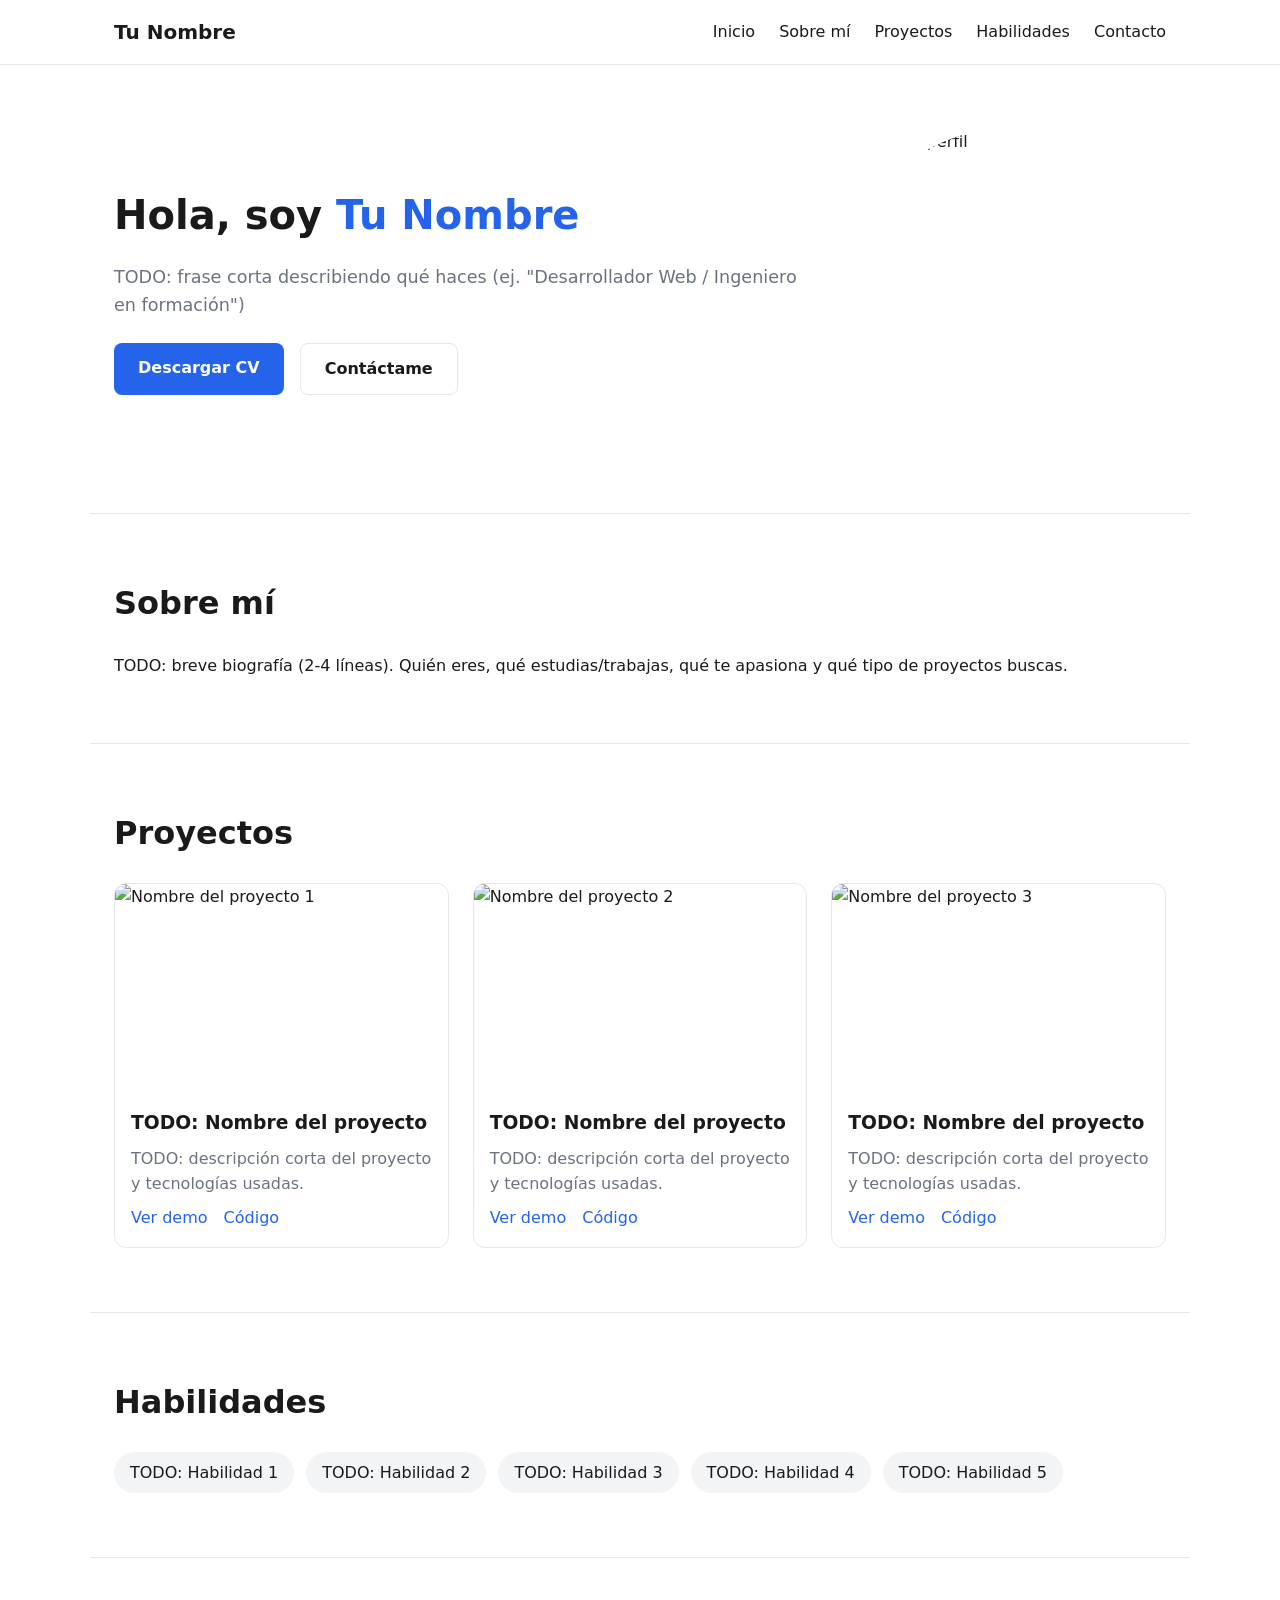
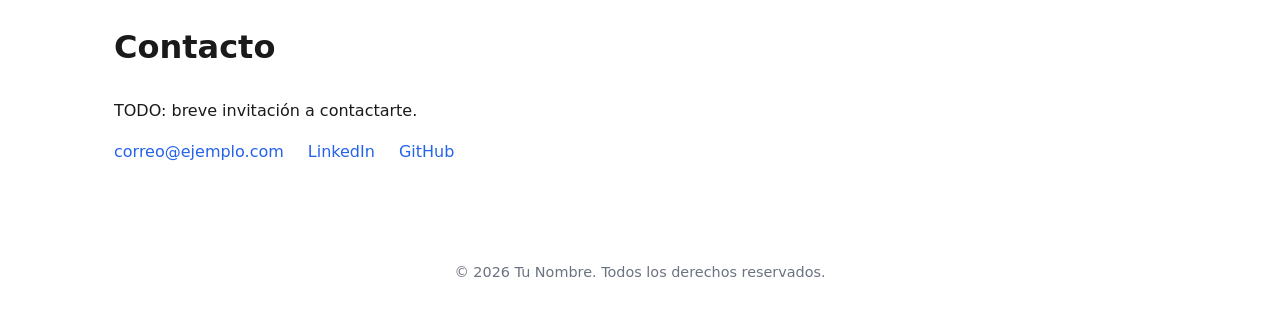
==== index.html @ c0e2e71c "Scaffold portfolio site structure with placeholder content Base HTML/CSS/JS layout (hero, sobre mi, " ====
<!DOCTYPE html>
<html lang="es">
<head>
  <meta charset="UTF-8" />
  <meta name="viewport" content="width=device-width, initial-scale=1.0" />
  <title>Tu Nombre — Portafolio</title>
  <meta name="description" content="Portafolio de Tu Nombre: proyectos, habilidades y contacto." />
  <link rel="icon" href="assets/img/favicon.png" />
  <link rel="stylesheet" href="css/styles.css" />
</head>
<body>

  <header class="site-header">
    <nav class="nav container">
      <a href="#inicio" class="logo">Tu Nombre</a>
      <button class="nav-toggle" aria-label="Abrir menú" aria-expanded="false">☰</button>
      <ul class="nav-links">
        <li><a href="#inicio">Inicio</a></li>
        <li><a href="#sobre-mi">Sobre mí</a></li>
        <li><a href="#proyectos">Proyectos</a></li>
        <li><a href="#habilidades">Habilidades</a></li>
        <li><a href="#contacto">Contacto</a></li>
      </ul>
    </nav>
  </header>

  <main>
    <!-- HERO -->
    <section id="inicio" class="hero container">
      <div class="hero-text">
        <h1>Hola, soy <span class="highlight">Tu Nombre</span></h1>
        <p class="subtitle">TODO: frase corta describiendo qué haces (ej. "Desarrollador Web / Ingeniero en formación")</p>
        <div class="hero-actions">
          <a href="assets/docs/cv.pdf" class="btn btn-primary" download>Descargar CV</a>
          <a href="#contacto" class="btn btn-secondary">Contáctame</a>
        </div>
      </div>
      <div class="hero-image">
        <img src="assets/img/perfil-placeholder.png" alt="Foto de perfil" />
      </div>
    </section>

    <!-- SOBRE MI -->
    <section id="sobre-mi" class="section container">
      <h2>Sobre mí</h2>
      <p>
        TODO: breve biografía (2-4 líneas). Quién eres, qué estudias/trabajas,
        qué te apasiona y qué tipo de proyectos buscas.
      </p>
    </section>

    <!-- PROYECTOS -->
    <section id="proyectos" class="section container">
      <h2>Proyectos</h2>
      <div class="projects-grid">
        <article class="project-card">
          <img src="assets/img/proyecto-placeholder.png" alt="Nombre del proyecto 1" />
          <h3>TODO: Nombre del proyecto</h3>
          <p>TODO: descripción corta del proyecto y tecnologías usadas.</p>
          <div class="project-links">
            <a href="#" target="_blank" rel="noopener">Ver demo</a>
            <a href="#" target="_blank" rel="noopener">Código</a>
          </div>
        </article>

        <article class="project-card">
          <img src="assets/img/proyecto-placeholder.png" alt="Nombre del proyecto 2" />
          <h3>TODO: Nombre del proyecto</h3>
          <p>TODO: descripción corta del proyecto y tecnologías usadas.</p>
          <div class="project-links">
            <a href="#" target="_blank" rel="noopener">Ver demo</a>
            <a href="#" target="_blank" rel="noopener">Código</a>
          </div>
        </article>

        <article class="project-card">
          <img src="assets/img/proyecto-placeholder.png" alt="Nombre del proyecto 3" />
          <h3>TODO: Nombre del proyecto</h3>
          <p>TODO: descripción corta del proyecto y tecnologías usadas.</p>
          <div class="project-links">
            <a href="#" target="_blank" rel="noopener">Ver demo</a>
            <a href="#" target="_blank" rel="noopener">Código</a>
          </div>
        </article>
      </div>
    </section>

    <!-- HABILIDADES -->
    <section id="habilidades" class="section container">
      <h2>Habilidades</h2>
      <ul class="skills-list">
        <li>TODO: Habilidad 1</li>
        <li>TODO: Habilidad 2</li>
        <li>TODO: Habilidad 3</li>
        <li>TODO: Habilidad 4</li>
        <li>TODO: Habilidad 5</li>
      </ul>
    </section>

    <!-- CONTACTO -->
    <section id="contacto" class="section container">
      <h2>Contacto</h2>
      <p>TODO: breve invitación a contactarte.</p>
      <ul class="contact-links">
        <li><a href="mailto:correo@ejemplo.com">correo@ejemplo.com</a></li>
        <li><a href="https://www.linkedin.com/in/usuario" target="_blank" rel="noopener">LinkedIn</a></li>
        <li><a href="https://github.com/usuario" target="_blank" rel="noopener">GitHub</a></li>
      </ul>
    </section>
  </main>

  <footer class="site-footer container">
    <p>&copy; <span id="year"></span> Tu Nombre. Todos los derechos reservados.</p>
  </footer>

  <script src="js/main.js"></script>
</body>
</html>
---- css/styles.css ----
:root {
  --color-bg: #ffffff;
  --color-text: #1a1a1a;
  --color-primary: #2563eb;
  --color-primary-dark: #1d4ed8;
  --color-muted: #6b7280;
  --color-border: #e5e7eb;
  --max-width: 1100px;
}

* {
  box-sizing: border-box;
  margin: 0;
  padding: 0;
}

body {
  font-family: system-ui, -apple-system, "Segoe UI", Roboto, sans-serif;
  color: var(--color-text);
  background: var(--color-bg);
  line-height: 1.6;
}

.container {
  max-width: var(--max-width);
  margin: 0 auto;
  padding: 0 1.5rem;
}

a {
  color: var(--color-primary);
  text-decoration: none;
}

img {
  max-width: 100%;
  display: block;
}

/* Header / Nav */
.site-header {
  position: sticky;
  top: 0;
  background: var(--color-bg);
  border-bottom: 1px solid var(--color-border);
  z-index: 10;
}

.nav {
  display: flex;
  align-items: center;
  justify-content: space-between;
  padding: 1rem 1.5rem;
}

.logo {
  font-weight: 700;
  font-size: 1.25rem;
  color: var(--color-text);
}

.nav-links {
  list-style: none;
  display: flex;
  gap: 1.5rem;
}

.nav-links a {
  color: var(--color-text);
  font-weight: 500;
}

.nav-links a:hover {
  color: var(--color-primary);
}

.nav-toggle {
  display: none;
  background: none;
  border: none;
  font-size: 1.5rem;
  cursor: pointer;
}

/* Hero */
.hero {
  display: flex;
  align-items: center;
  gap: 3rem;
  padding: 4rem 1.5rem;
  flex-wrap: wrap;
}

.hero-text {
  flex: 1;
  min-width: 280px;
}

.hero h1 {
  font-size: 2.5rem;
  margin-bottom: 1rem;
}

.highlight {
  color: var(--color-primary);
}

.subtitle {
  color: var(--color-muted);
  font-size: 1.1rem;
  margin-bottom: 1.5rem;
}

.hero-actions {
  display: flex;
  gap: 1rem;
  flex-wrap: wrap;
}

.hero-image {
  flex: 1;
  min-width: 240px;
  max-width: 320px;
}

.hero-image img {
  border-radius: 50%;
  aspect-ratio: 1 / 1;
  object-fit: cover;
}

/* Buttons */
.btn {
  display: inline-block;
  padding: 0.75rem 1.5rem;
  border-radius: 0.5rem;
  font-weight: 600;
}

.btn-primary {
  background: var(--color-primary);
  color: #fff;
}

.btn-primary:hover {
  background: var(--color-primary-dark);
}

.btn-secondary {
  border: 1px solid var(--color-border);
  color: var(--color-text);
}

.btn-secondary:hover {
  border-color: var(--color-primary);
  color: var(--color-primary);
}

/* Sections */
.section {
  padding: 4rem 1.5rem;
  border-top: 1px solid var(--color-border);
}

.section h2 {
  font-size: 2rem;
  margin-bottom: 1.5rem;
}

/* Projects */
.projects-grid {
  display: grid;
  grid-template-columns: repeat(auto-fit, minmax(260px, 1fr));
  gap: 1.5rem;
}

.project-card {
  border: 1px solid var(--color-border);
  border-radius: 0.75rem;
  overflow: hidden;
  padding-bottom: 1rem;
}

.project-card img {
  width: 100%;
  aspect-ratio: 16 / 10;
  object-fit: cover;
}

.project-card h3,
.project-card p,
.project-links {
  padding-left: 1rem;
  padding-right: 1rem;
}

.project-card h3 {
  margin-top: 1rem;
}

.project-card p {
  color: var(--color-muted);
  margin: 0.5rem 0;
}

.project-links {
  display: flex;
  gap: 1rem;
}

/* Skills */
.skills-list {
  list-style: none;
  display: flex;
  flex-wrap: wrap;
  gap: 0.75rem;
}

.skills-list li {
  background: #f3f4f6;
  padding: 0.5rem 1rem;
  border-radius: 999px;
  font-weight: 500;
}

/* Contact */
.contact-links {
  list-style: none;
  display: flex;
  gap: 1.5rem;
  flex-wrap: wrap;
  margin-top: 1rem;
}

/* Footer */
.site-footer {
  padding: 2rem 1.5rem;
  text-align: center;
  color: var(--color-muted);
  font-size: 0.9rem;
}

/* Responsive nav */
@media (max-width: 720px) {
  .nav-toggle {
    display: block;
  }

  .nav-links {
    position: absolute;
    top: 100%;
    left: 0;
    right: 0;
    background: var(--color-bg);
    flex-direction: column;
    padding: 1rem 1.5rem;
    border-bottom: 1px solid var(--color-border);
    display: none;
  }

  .nav-links.open {
    display: flex;
  }
}

/* Dark mode */
@media (prefers-color-scheme: dark) {
  :root {
    --color-bg: #0f172a;
    --color-text: #f1f5f9;
    --color-muted: #94a3b8;
    --color-border: #1e293b;
  }

  .skills-list li {
    background: #1e293b;
  }
}
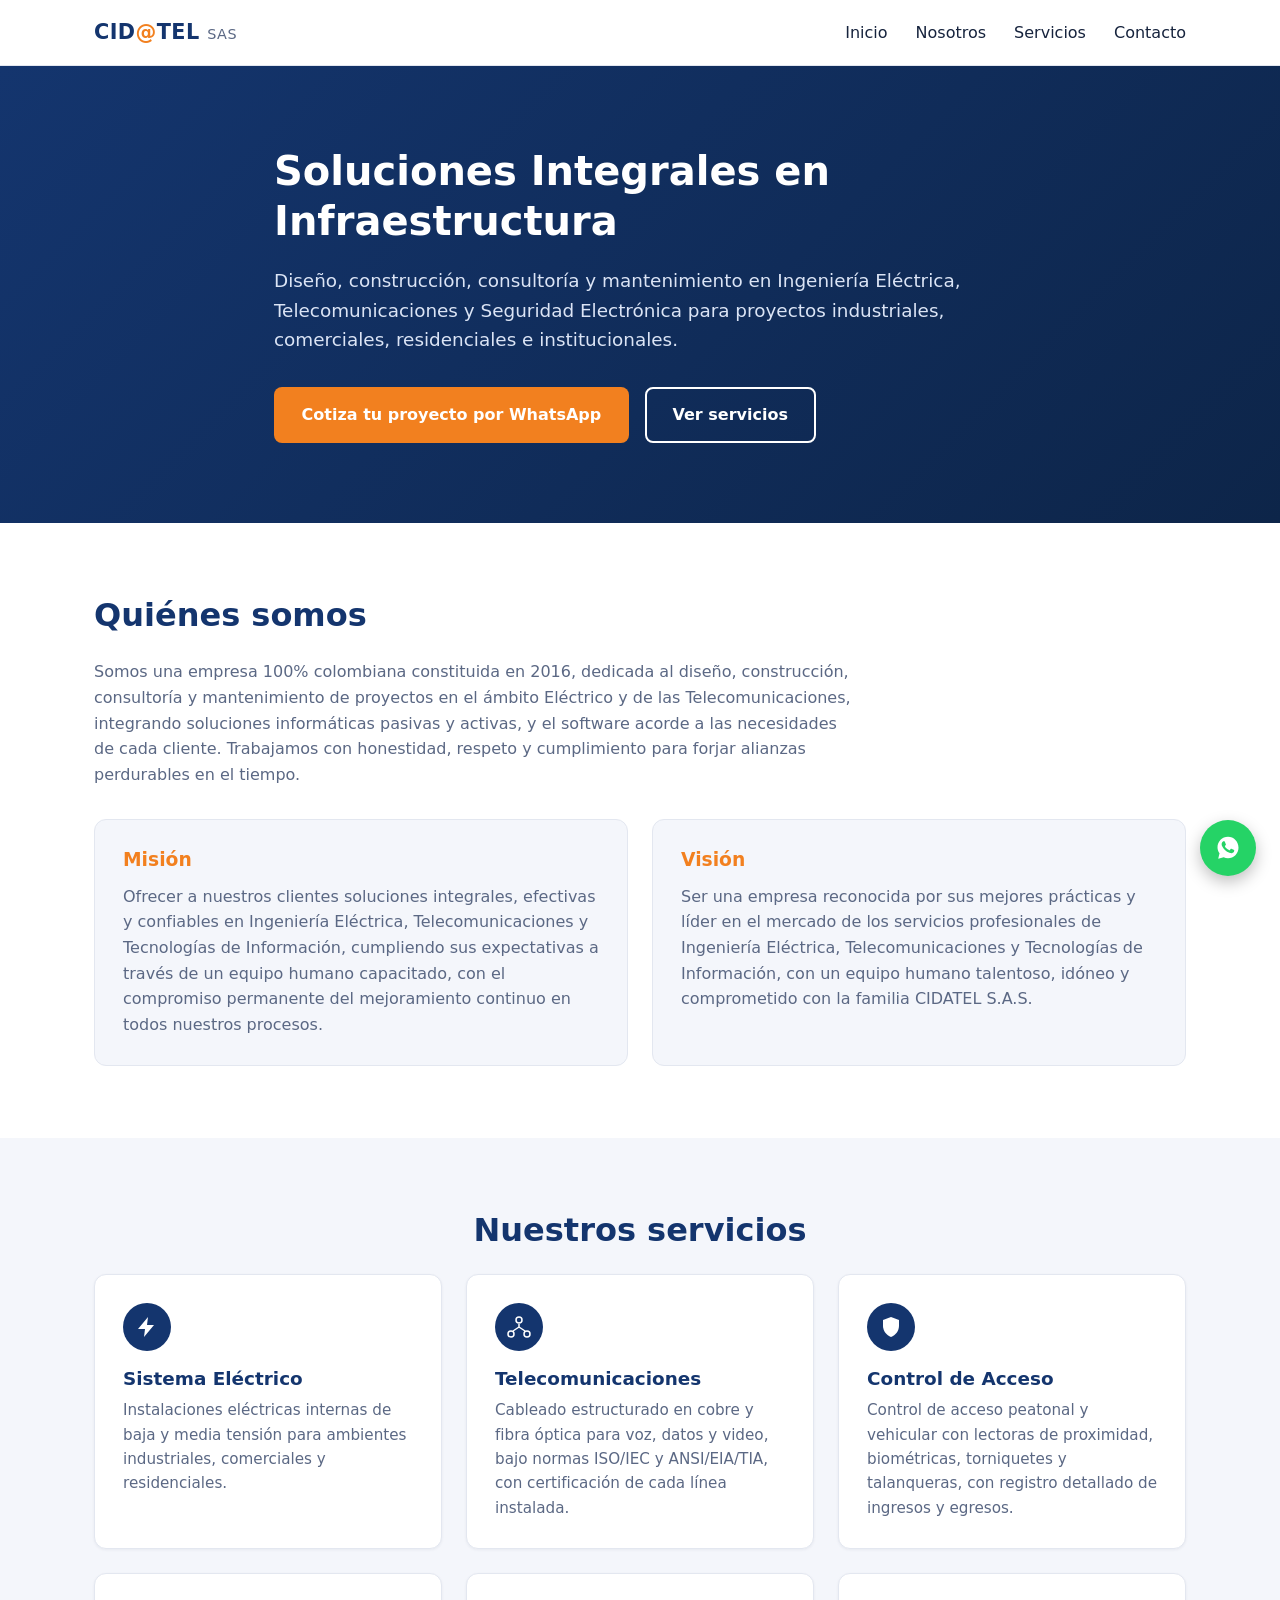
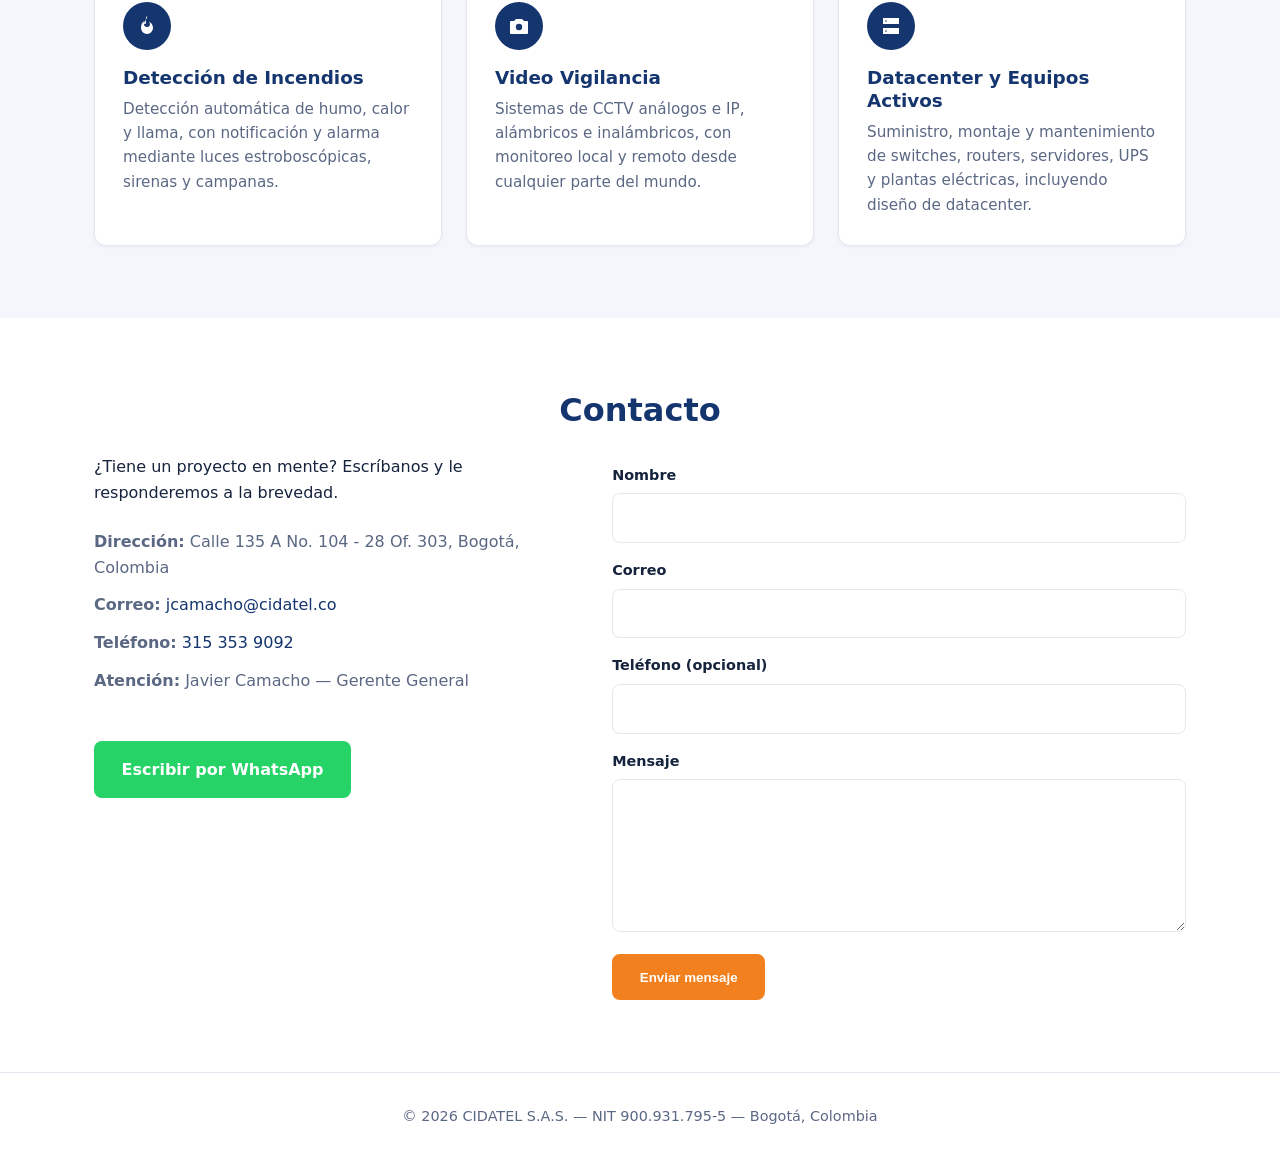
==== commit f8fd4fa8: "Rebuild site as CIDATEL S.A.S. corporate page with editable CMS Replace personal-portfolio placehold" ====
--- a/index.html
+++ b/index.html
@@ -3,8 +3,8 @@
 <head>
   <meta charset="UTF-8" />
   <meta name="viewport" content="width=device-width, initial-scale=1.0" />
-  <title>Tu Nombre — Portafolio</title>
-  <meta name="description" content="Portafolio de Tu Nombre: proyectos, habilidades y contacto." />
+  <title>CIDATEL S.A.S. — Soluciones Integrales en Infraestructura</title>
+  <meta name="description" content="CIDATEL S.A.S.: diseño, construcción, consultoría y mantenimiento en Ingeniería Eléctrica, Telecomunicaciones y Seguridad Electrónica en Bogotá, Colombia." />
   <link rel="icon" href="assets/img/favicon.png" />
   <link rel="stylesheet" href="css/styles.css" />
 </head>
@@ -12,13 +12,12 @@
 
   <header class="site-header">
     <nav class="nav container">
-      <a href="#inicio" class="logo">Tu Nombre</a>
+      <a href="#inicio" class="logo">CID<span class="logo-accent">@</span>TEL <span class="logo-sas">SAS</span></a>
       <button class="nav-toggle" aria-label="Abrir menú" aria-expanded="false">☰</button>
       <ul class="nav-links">
         <li><a href="#inicio">Inicio</a></li>
-        <li><a href="#sobre-mi">Sobre mí</a></li>
-        <li><a href="#proyectos">Proyectos</a></li>
-        <li><a href="#habilidades">Habilidades</a></li>
+        <li><a href="#nosotros">Nosotros</a></li>
+        <li><a href="#servicios">Servicios</a></li>
         <li><a href="#contacto">Contacto</a></li>
       </ul>
     </nav>
@@ -26,91 +25,89 @@
 
   <main>
     <!-- HERO -->
-    <section id="inicio" class="hero container">
-      <div class="hero-text">
-        <h1>Hola, soy <span class="highlight">Tu Nombre</span></h1>
-        <p class="subtitle">TODO: frase corta describiendo qué haces (ej. "Desarrollador Web / Ingeniero en formación")</p>
+    <section id="inicio" class="hero">
+      <div class="container hero-inner">
+        <h1 id="hero-title">Cargando…</h1>
+        <p class="subtitle" id="hero-subtitle"></p>
         <div class="hero-actions">
-          <a href="assets/docs/cv.pdf" class="btn btn-primary" download>Descargar CV</a>
-          <a href="#contacto" class="btn btn-secondary">Contáctame</a>
+          <a href="#" id="hero-whatsapp" class="btn btn-primary" target="_blank" rel="noopener">Cotiza tu proyecto por WhatsApp</a>
+          <a href="#servicios" class="btn btn-secondary">Ver servicios</a>
         </div>
-      </div>
-      <div class="hero-image">
-        <img src="assets/img/perfil-placeholder.png" alt="Foto de perfil" />
       </div>
     </section>
 
-    <!-- SOBRE MI -->
-    <section id="sobre-mi" class="section container">
-      <h2>Sobre mí</h2>
-      <p>
-        TODO: breve biografía (2-4 líneas). Quién eres, qué estudias/trabajas,
-        qué te apasiona y qué tipo de proyectos buscas.
-      </p>
-    </section>
+    <!-- NOSOTROS -->
+    <section id="nosotros" class="section container">
+      <h2 id="about-title">Quiénes somos</h2>
+      <p id="about-text"></p>
 
-    <!-- PROYECTOS -->
-    <section id="proyectos" class="section container">
-      <h2>Proyectos</h2>
-      <div class="projects-grid">
-        <article class="project-card">
-          <img src="assets/img/proyecto-placeholder.png" alt="Nombre del proyecto 1" />
-          <h3>TODO: Nombre del proyecto</h3>
-          <p>TODO: descripción corta del proyecto y tecnologías usadas.</p>
-          <div class="project-links">
-            <a href="#" target="_blank" rel="noopener">Ver demo</a>
-            <a href="#" target="_blank" rel="noopener">Código</a>
-          </div>
-        </article>
-
-        <article class="project-card">
-          <img src="assets/img/proyecto-placeholder.png" alt="Nombre del proyecto 2" />
-          <h3>TODO: Nombre del proyecto</h3>
-          <p>TODO: descripción corta del proyecto y tecnologías usadas.</p>
-          <div class="project-links">
-            <a href="#" target="_blank" rel="noopener">Ver demo</a>
-            <a href="#" target="_blank" rel="noopener">Código</a>
-          </div>
-        </article>
-
-        <article class="project-card">
-          <img src="assets/img/proyecto-placeholder.png" alt="Nombre del proyecto 3" />
-          <h3>TODO: Nombre del proyecto</h3>
-          <p>TODO: descripción corta del proyecto y tecnologías usadas.</p>
-          <div class="project-links">
-            <a href="#" target="_blank" rel="noopener">Ver demo</a>
-            <a href="#" target="_blank" rel="noopener">Código</a>
-          </div>
-        </article>
+      <div class="mv-grid">
+        <div class="mv-card">
+          <h3>Misión</h3>
+          <p id="mission-text"></p>
+        </div>
+        <div class="mv-card">
+          <h3>Visión</h3>
+          <p id="vision-text"></p>
+        </div>
       </div>
     </section>
 
-    <!-- HABILIDADES -->
-    <section id="habilidades" class="section container">
-      <h2>Habilidades</h2>
-      <ul class="skills-list">
-        <li>TODO: Habilidad 1</li>
-        <li>TODO: Habilidad 2</li>
-        <li>TODO: Habilidad 3</li>
-        <li>TODO: Habilidad 4</li>
-        <li>TODO: Habilidad 5</li>
-      </ul>
+    <!-- SERVICIOS -->
+    <section id="servicios" class="section section-alt">
+      <div class="container">
+        <h2>Nuestros servicios</h2>
+        <div class="services-grid" id="services-grid">
+          <!-- Tarjetas generadas dinámicamente desde content/site.json -->
+        </div>
+      </div>
     </section>
 
     <!-- CONTACTO -->
     <section id="contacto" class="section container">
       <h2>Contacto</h2>
-      <p>TODO: breve invitación a contactarte.</p>
-      <ul class="contact-links">
-        <li><a href="mailto:correo@ejemplo.com">correo@ejemplo.com</a></li>
-        <li><a href="https://www.linkedin.com/in/usuario" target="_blank" rel="noopener">LinkedIn</a></li>
-        <li><a href="https://github.com/usuario" target="_blank" rel="noopener">GitHub</a></li>
-      </ul>
+      <div class="contact-grid">
+        <div class="contact-info">
+          <p>¿Tiene un proyecto en mente? Escríbanos y le responderemos a la brevedad.</p>
+          <ul class="contact-details">
+            <li><strong>Dirección:</strong> <span id="contact-address"></span></li>
+            <li><strong>Correo:</strong> <a id="contact-email" href="#"></a></li>
+            <li><strong>Teléfono:</strong> <a id="contact-phone" href="#"></a></li>
+            <li><strong>Atención:</strong> <span id="contact-name"></span> — <span id="contact-role"></span></li>
+          </ul>
+          <a href="#" id="contact-whatsapp-btn" class="btn btn-whatsapp" target="_blank" rel="noopener">Escribir por WhatsApp</a>
+        </div>
+
+        <form class="contact-form" name="contacto" method="POST" data-netlify="true" netlify-honeypot="bot-field">
+          <input type="hidden" name="form-name" value="contacto" />
+          <p class="hidden-field"><label>No llenar: <input name="bot-field" /></label></p>
+
+          <label for="name">Nombre</label>
+          <input type="text" id="name" name="name" required />
+
+          <label for="email">Correo</label>
+          <input type="email" id="email" name="email" required />
+
+          <label for="phone">Teléfono (opcional)</label>
+          <input type="tel" id="phone" name="phone" />
+
+          <label for="message">Mensaje</label>
+          <textarea id="message" name="message" rows="5" required></textarea>
+
+          <button type="submit" class="btn btn-primary">Enviar mensaje</button>
+        </form>
+      </div>
     </section>
   </main>
 
-  <footer class="site-footer container">
-    <p>&copy; <span id="year"></span> Tu Nombre. Todos los derechos reservados.</p>
+  <a href="#" id="whatsapp-float" class="whatsapp-float" target="_blank" rel="noopener" aria-label="Escribir por WhatsApp">
+    <svg viewBox="0 0 32 32" width="28" height="28" fill="currentColor"><path d="M16.001 3C9.373 3 4 8.373 4 15.001c0 2.65.86 5.1 2.317 7.086L4.8 28.2l6.276-1.65a11.94 11.94 0 0 0 4.925 1.05h.005c6.628 0 12-5.373 12-12.001C28.006 8.373 22.63 3 16.001 3zm7.006 17.13c-.297.833-1.47 1.53-2.412 1.732-.64.137-1.474.246-4.29-.918-3.604-1.49-5.926-5.144-6.108-5.386-.176-.242-1.463-1.945-1.463-3.71 0-1.766.926-2.633 1.254-2.994.328-.36.716-.45.955-.45.238 0 .478.002.687.013.22.01.516-.083.807.615.297.712 1.01 2.46 1.098 2.64.088.18.146.39.03.632-.117.242-.176.39-.35.6-.176.21-.37.47-.528.63-.176.176-.36.367-.155.72.206.352.914 1.508 1.963 2.442 1.35 1.204 2.49 1.577 2.842 1.753.352.176.557.147.762-.088.206-.235.88-1.026 1.115-1.38.235-.352.47-.293.79-.176.322.117 2.05.967 2.402 1.143.352.176.586.264.674.41.088.147.088.85-.21 1.683z"/></svg>
+  </a>
+
+  <footer class="site-footer">
+    <div class="container">
+      <p>&copy; <span id="year"></span> CIDATEL S.A.S. — NIT <span id="footer-nit"></span> — Bogotá, Colombia</p>
+    </div>
   </footer>
 
   <script src="js/main.js"></script>
--- a/css/styles.css
+++ b/css/styles.css
@@ -1,11 +1,14 @@
 :root {
   --color-bg: #ffffff;
-  --color-text: #1a1a1a;
-  --color-primary: #2563eb;
-  --color-primary-dark: #1d4ed8;
-  --color-muted: #6b7280;
-  --color-border: #e5e7eb;
-  --max-width: 1100px;
+  --color-bg-alt: #f4f6fb;
+  --color-text: #16233d;
+  --color-muted: #5b6884;
+  --color-primary: #14356e;
+  --color-primary-dark: #0d2549;
+  --color-accent: #f2801f;
+  --color-border: #e3e7f0;
+  --color-whatsapp: #25d366;
+  --max-width: 1140px;
 }
 
 * {
@@ -32,9 +35,9 @@
   text-decoration: none;
 }
 
-img {
-  max-width: 100%;
-  display: block;
+h1, h2, h3 {
+  color: var(--color-primary);
+  line-height: 1.25;
 }
 
 /* Header / Nav */
@@ -54,15 +57,26 @@
 }
 
 .logo {
-  font-weight: 700;
-  font-size: 1.25rem;
-  color: var(--color-text);
+  font-weight: 800;
+  font-size: 1.3rem;
+  color: var(--color-primary);
+  letter-spacing: 0.02em;
+}
+
+.logo-accent {
+  color: var(--color-accent);
+}
+
+.logo-sas {
+  font-weight: 400;
+  font-size: 0.9rem;
+  color: var(--color-muted);
 }
 
 .nav-links {
   list-style: none;
   display: flex;
-  gap: 1.5rem;
+  gap: 1.75rem;
 }
 
 .nav-links a {
@@ -71,7 +85,7 @@
 }
 
 .nav-links a:hover {
-  color: var(--color-primary);
+  color: var(--color-accent);
 }
 
 .nav-toggle {
@@ -80,156 +94,248 @@
   border: none;
   font-size: 1.5rem;
   cursor: pointer;
+  color: var(--color-primary);
 }
 
 /* Hero */
 .hero {
-  display: flex;
-  align-items: center;
-  gap: 3rem;
-  padding: 4rem 1.5rem;
-  flex-wrap: wrap;
-}
-
-.hero-text {
-  flex: 1;
-  min-width: 280px;
+  background: linear-gradient(135deg, var(--color-primary) 0%, var(--color-primary-dark) 100%);
+  color: #fff;
+  padding: 5rem 0;
+}
+
+.hero-inner {
+  max-width: 780px;
 }
 
 .hero h1 {
+  color: #fff;
   font-size: 2.5rem;
-  margin-bottom: 1rem;
-}
-
-.highlight {
-  color: var(--color-primary);
-}
-
-.subtitle {
-  color: var(--color-muted);
-  font-size: 1.1rem;
-  margin-bottom: 1.5rem;
+  margin-bottom: 1.25rem;
+}
+
+.hero .subtitle {
+  color: #dbe4f5;
+  font-size: 1.15rem;
+  margin-bottom: 2rem;
 }
 
 .hero-actions {
   display: flex;
   gap: 1rem;
   flex-wrap: wrap;
-}
-
-.hero-image {
-  flex: 1;
-  min-width: 240px;
-  max-width: 320px;
-}
-
-.hero-image img {
-  border-radius: 50%;
-  aspect-ratio: 1 / 1;
-  object-fit: cover;
 }
 
 /* Buttons */
 .btn {
   display: inline-block;
-  padding: 0.75rem 1.5rem;
+  padding: 0.85rem 1.6rem;
   border-radius: 0.5rem;
   font-weight: 600;
+  border: 2px solid transparent;
 }
 
 .btn-primary {
-  background: var(--color-primary);
+  background: var(--color-accent);
   color: #fff;
 }
 
 .btn-primary:hover {
-  background: var(--color-primary-dark);
+  background: #d96e11;
 }
 
 .btn-secondary {
-  border: 1px solid var(--color-border);
-  color: var(--color-text);
+  border-color: #fff;
+  color: #fff;
 }
 
 .btn-secondary:hover {
-  border-color: var(--color-primary);
-  color: var(--color-primary);
+  background: rgba(255, 255, 255, 0.1);
+}
+
+.btn-whatsapp {
+  display: inline-flex;
+  align-items: center;
+  gap: 0.5rem;
+  background: var(--color-whatsapp);
+  color: #fff;
+  margin-top: 1.5rem;
+}
+
+.btn-whatsapp:hover {
+  background: #1ebc59;
 }
 
 /* Sections */
 .section {
-  padding: 4rem 1.5rem;
-  border-top: 1px solid var(--color-border);
+  padding: 4.5rem 1.5rem;
+}
+
+.section-alt {
+  background: var(--color-bg-alt);
 }
 
 .section h2 {
   font-size: 2rem;
   margin-bottom: 1.5rem;
-}
-
-/* Projects */
-.projects-grid {
+  text-align: center;
+}
+
+#nosotros h2 {
+  text-align: left;
+}
+
+#about-text {
+  max-width: 760px;
+  color: var(--color-muted);
+}
+
+/* Mission / Vision */
+.mv-grid {
   display: grid;
-  grid-template-columns: repeat(auto-fit, minmax(260px, 1fr));
+  grid-template-columns: repeat(auto-fit, minmax(280px, 1fr));
   gap: 1.5rem;
-}
-
-.project-card {
+  margin-top: 2rem;
+}
+
+.mv-card {
+  background: var(--color-bg-alt);
   border: 1px solid var(--color-border);
   border-radius: 0.75rem;
-  overflow: hidden;
-  padding-bottom: 1rem;
-}
-
-.project-card img {
-  width: 100%;
-  aspect-ratio: 16 / 10;
-  object-fit: cover;
-}
-
-.project-card h3,
-.project-card p,
-.project-links {
-  padding-left: 1rem;
-  padding-right: 1rem;
-}
-
-.project-card h3 {
+  padding: 1.75rem;
+}
+
+.mv-card h3 {
+  margin-bottom: 0.75rem;
+  color: var(--color-accent);
+}
+
+.mv-card p {
+  color: var(--color-muted);
+}
+
+/* Services */
+.services-grid {
+  display: grid;
+  grid-template-columns: repeat(auto-fit, minmax(280px, 1fr));
+  gap: 1.5rem;
+}
+
+.service-card {
+  background: #fff;
+  border: 1px solid var(--color-border);
+  border-radius: 0.75rem;
+  padding: 1.75rem;
+  box-shadow: 0 1px 3px rgba(22, 35, 61, 0.06);
+  transition: transform 0.15s ease, box-shadow 0.15s ease;
+}
+
+.service-card:hover {
+  transform: translateY(-4px);
+  box-shadow: 0 10px 24px rgba(22, 35, 61, 0.1);
+}
+
+.service-icon {
+  width: 48px;
+  height: 48px;
+  border-radius: 50%;
+  background: var(--color-primary);
+  color: #fff;
+  display: flex;
+  align-items: center;
+  justify-content: center;
+  margin-bottom: 1rem;
+}
+
+.service-icon svg {
+  width: 24px;
+  height: 24px;
+}
+
+.service-card h3 {
+  font-size: 1.15rem;
+  margin-bottom: 0.5rem;
+}
+
+.service-card p {
+  color: var(--color-muted);
+  font-size: 0.95rem;
+}
+
+/* Contact */
+.contact-grid {
+  display: grid;
+  grid-template-columns: 1fr 1.2fr;
+  gap: 2.5rem;
+  margin-top: 1.5rem;
+}
+
+.contact-details {
+  list-style: none;
+  margin: 1.5rem 0;
+}
+
+.contact-details li {
+  margin-bottom: 0.75rem;
+  color: var(--color-muted);
+}
+
+.contact-form {
+  display: flex;
+  flex-direction: column;
+  gap: 0.4rem;
+}
+
+.contact-form label {
+  font-weight: 600;
+  font-size: 0.9rem;
+  margin-top: 0.6rem;
+}
+
+.contact-form input,
+.contact-form textarea {
+  padding: 0.7rem 0.85rem;
+  border: 1px solid var(--color-border);
+  border-radius: 0.5rem;
+  font: inherit;
+}
+
+.contact-form input:focus,
+.contact-form textarea:focus {
+  outline: 2px solid var(--color-primary);
+  outline-offset: 1px;
+}
+
+.contact-form button {
   margin-top: 1rem;
-}
-
-.project-card p {
-  color: var(--color-muted);
-  margin: 0.5rem 0;
-}
-
-.project-links {
-  display: flex;
-  gap: 1rem;
-}
-
-/* Skills */
-.skills-list {
-  list-style: none;
-  display: flex;
-  flex-wrap: wrap;
-  gap: 0.75rem;
-}
-
-.skills-list li {
-  background: #f3f4f6;
-  padding: 0.5rem 1rem;
-  border-radius: 999px;
-  font-weight: 500;
-}
-
-/* Contact */
-.contact-links {
-  list-style: none;
-  display: flex;
-  gap: 1.5rem;
-  flex-wrap: wrap;
-  margin-top: 1rem;
+  align-self: flex-start;
+  cursor: pointer;
+}
+
+.hidden-field {
+  position: absolute;
+  left: -9999px;
+}
+
+/* Floating WhatsApp button */
+.whatsapp-float {
+  position: fixed;
+  bottom: 1.5rem;
+  right: 1.5rem;
+  width: 56px;
+  height: 56px;
+  background: var(--color-whatsapp);
+  color: #fff;
+  border-radius: 50%;
+  display: flex;
+  align-items: center;
+  justify-content: center;
+  box-shadow: 0 6px 16px rgba(0, 0, 0, 0.25);
+  z-index: 20;
+}
+
+.whatsapp-float:hover {
+  background: #1ebc59;
 }
 
 /* Footer */
@@ -238,9 +344,10 @@
   text-align: center;
   color: var(--color-muted);
   font-size: 0.9rem;
-}
-
-/* Responsive nav */
+  border-top: 1px solid var(--color-border);
+}
+
+/* Responsive */
 @media (max-width: 720px) {
   .nav-toggle {
     display: block;
@@ -261,18 +368,31 @@
   .nav-links.open {
     display: flex;
   }
+
+  .hero h1 {
+    font-size: 1.9rem;
+  }
+
+  .contact-grid {
+    grid-template-columns: 1fr;
+  }
 }
 
 /* Dark mode */
 @media (prefers-color-scheme: dark) {
   :root {
-    --color-bg: #0f172a;
-    --color-text: #f1f5f9;
-    --color-muted: #94a3b8;
-    --color-border: #1e293b;
-  }
-
-  .skills-list li {
-    background: #1e293b;
-  }
-}
+    --color-bg: #0f1626;
+    --color-bg-alt: #161f36;
+    --color-text: #e7ecf7;
+    --color-muted: #9aa6c3;
+    --color-border: #26304a;
+  }
+
+  .service-card {
+    background: #131c31;
+  }
+
+  .btn-secondary {
+    color: #fff;
+  }
+}
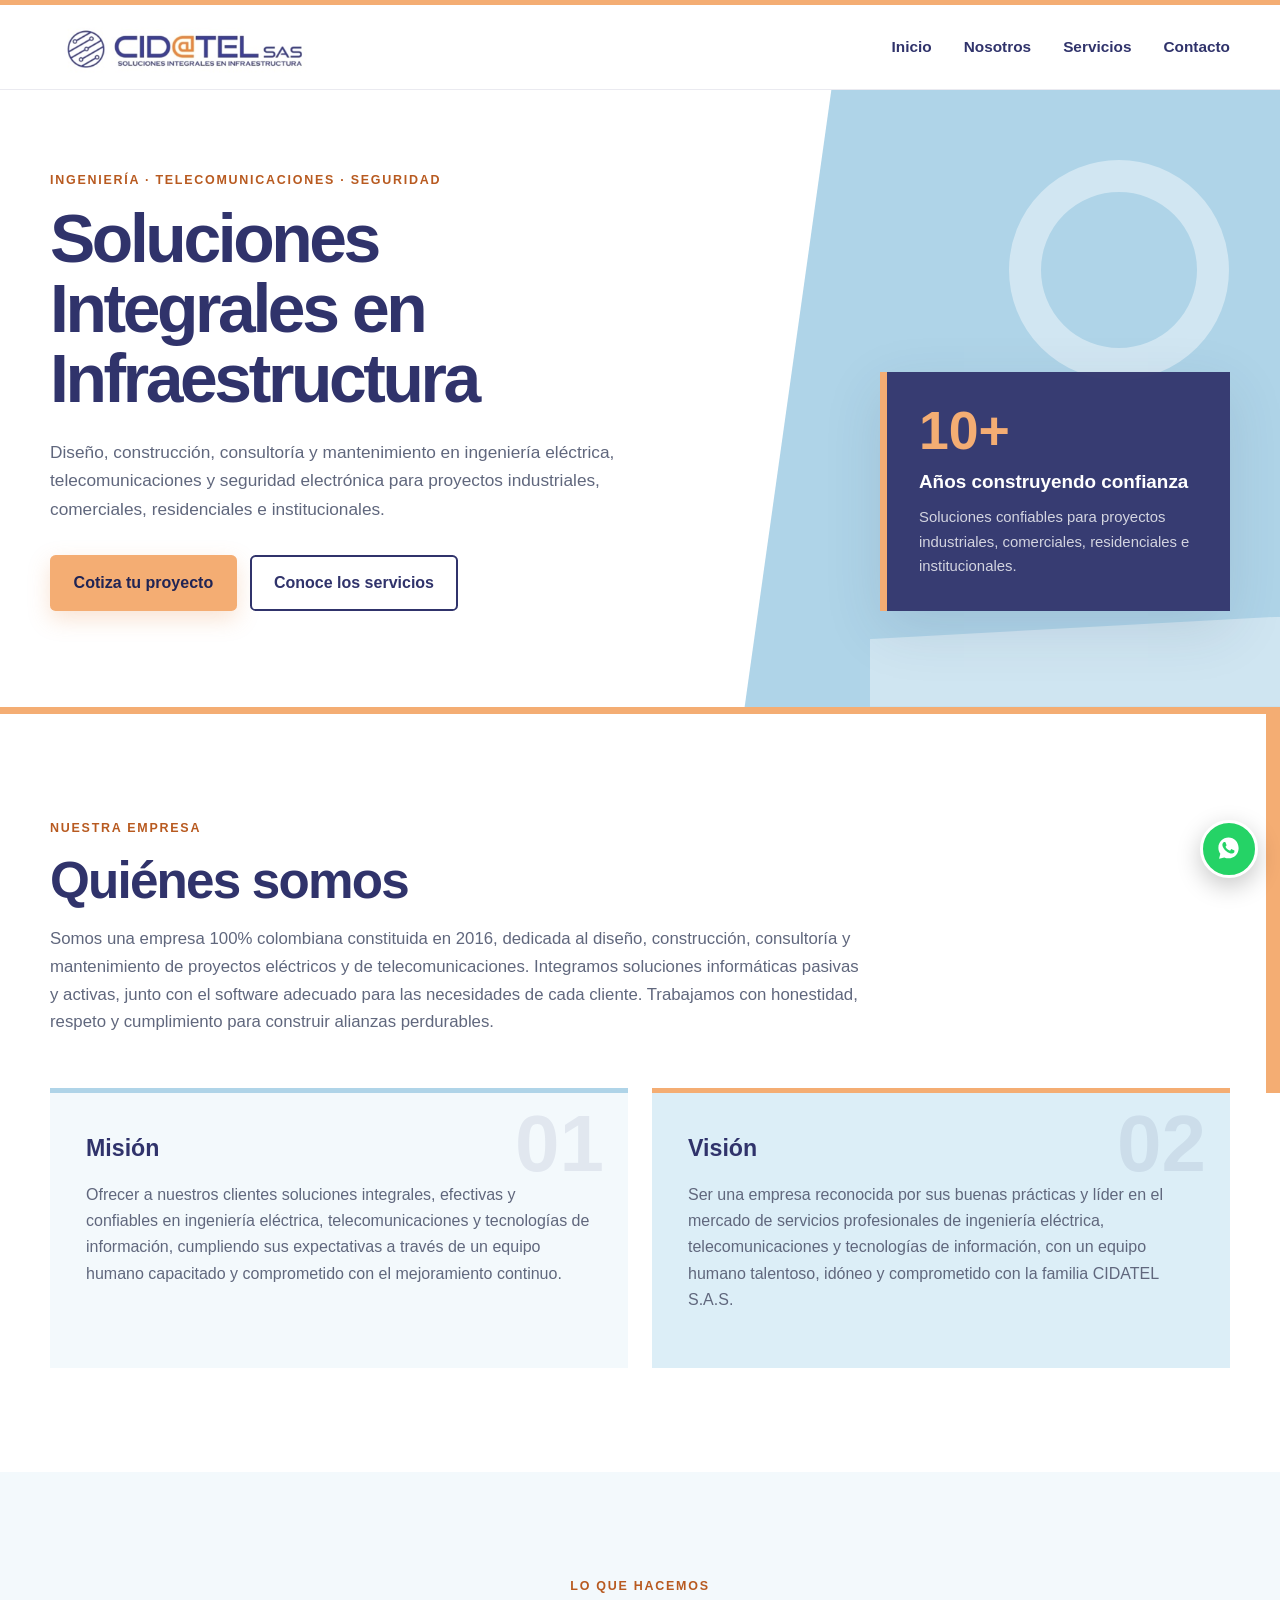
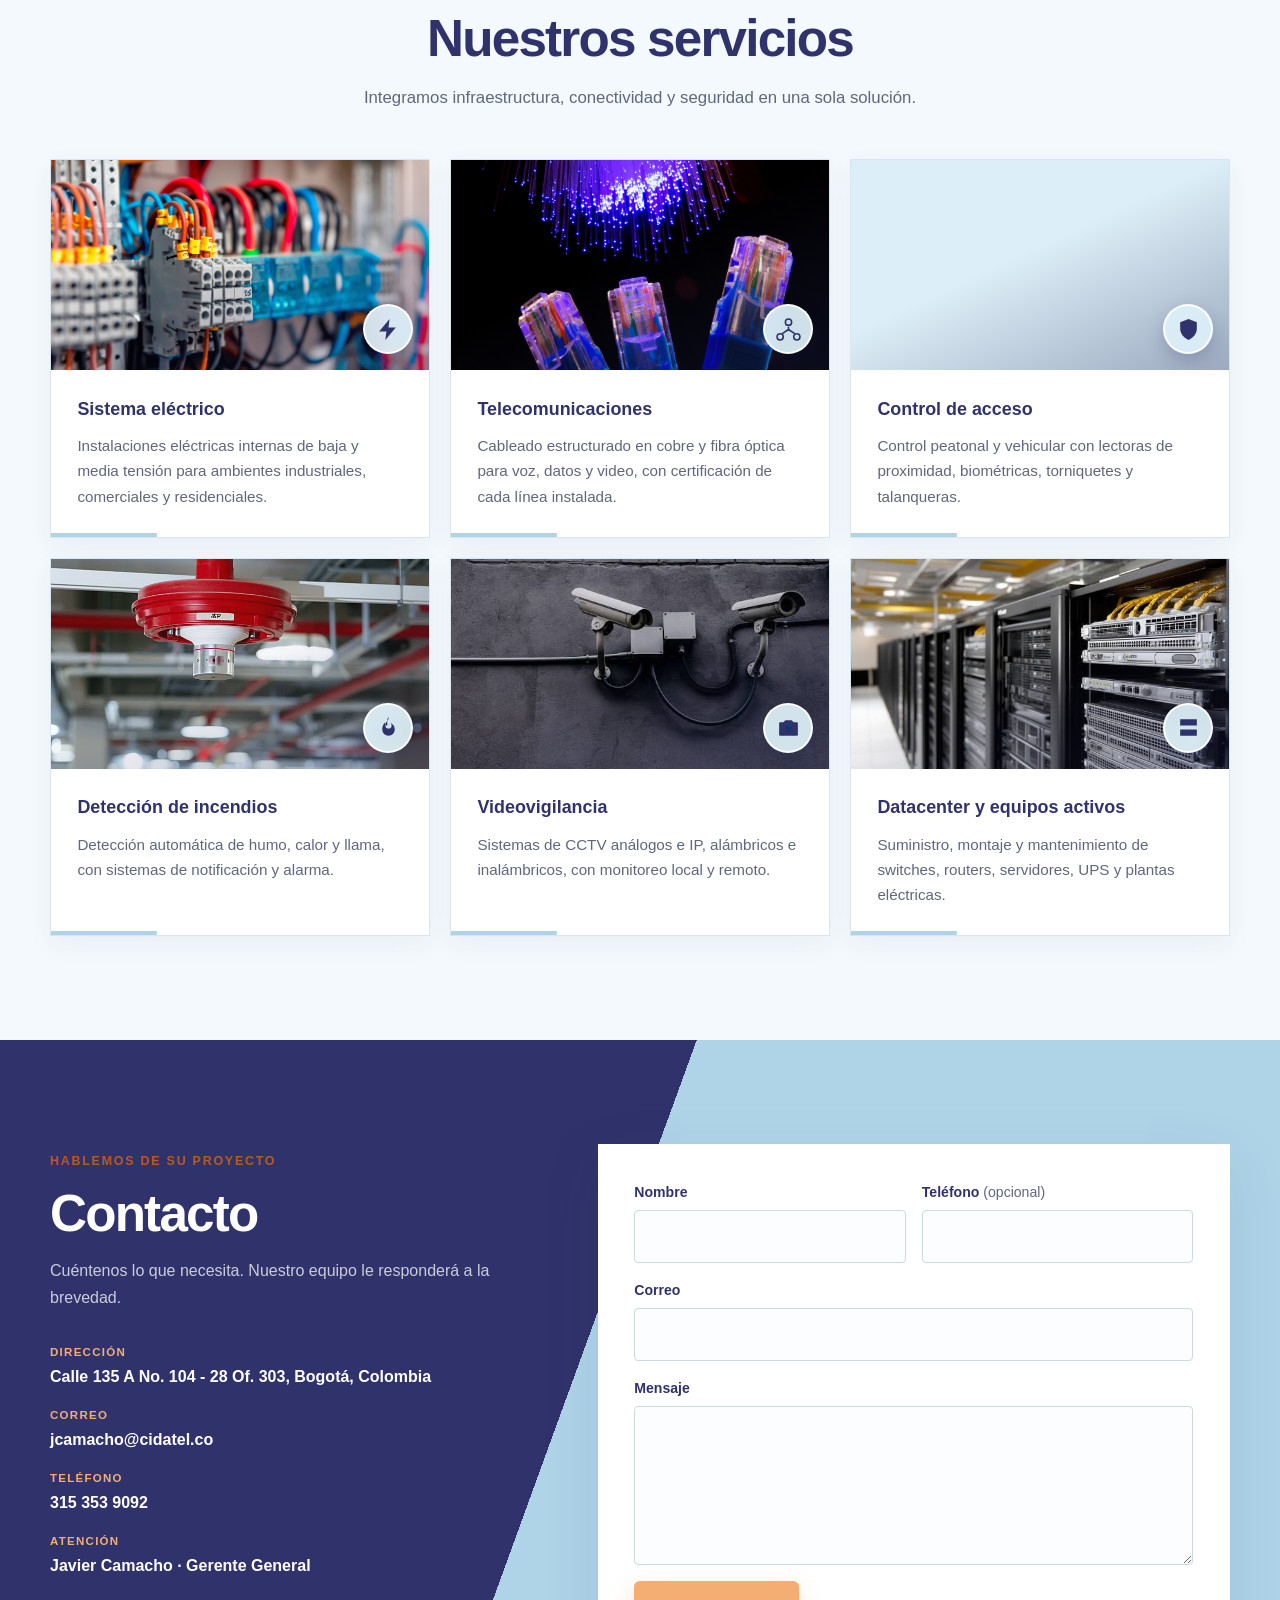
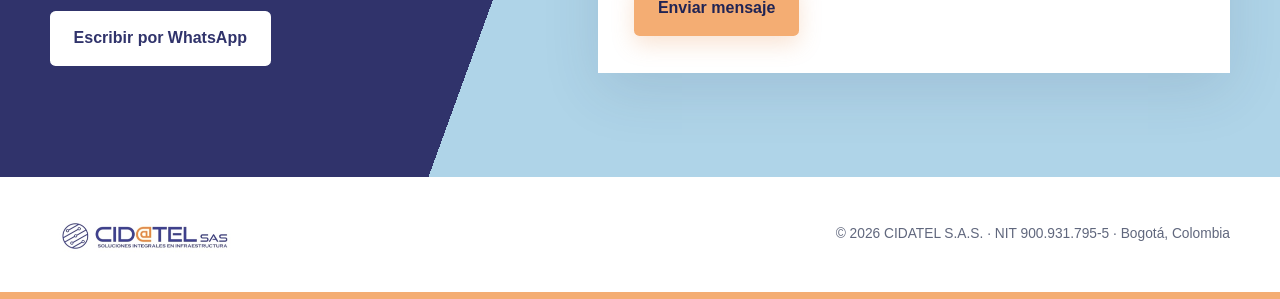
==== commit 8b9fb93a: "Add service images and CIDATEL logo, refine layout and CMS fields Co-Authored-By: Claude Opus 5.5 <n" ====
--- a/index.html
+++ b/index.html
@@ -3,113 +3,72 @@
 <head>
   <meta charset="UTF-8" />
   <meta name="viewport" content="width=device-width, initial-scale=1.0" />
+  <meta name="theme-color" content="#30336b" />
   <title>CIDATEL S.A.S. — Soluciones Integrales en Infraestructura</title>
-  <meta name="description" content="CIDATEL S.A.S.: diseño, construcción, consultoría y mantenimiento en Ingeniería Eléctrica, Telecomunicaciones y Seguridad Electrónica en Bogotá, Colombia." />
-  <link rel="icon" href="assets/img/favicon.png" />
+  <meta name="description" content="CIDATEL S.A.S.: diseño, construcción, consultoría y mantenimiento en ingeniería eléctrica, telecomunicaciones y seguridad electrónica en Bogotá, Colombia." />
+  <link rel="icon" href="assets/img/cidatel-logo.png" />
   <link rel="stylesheet" href="css/styles.css" />
 </head>
 <body>
-
+  <a class="skip-link" href="#contenido">Ir al contenido</a>
   <header class="site-header">
-    <nav class="nav container">
-      <a href="#inicio" class="logo">CID<span class="logo-accent">@</span>TEL <span class="logo-sas">SAS</span></a>
-      <button class="nav-toggle" aria-label="Abrir menú" aria-expanded="false">☰</button>
-      <ul class="nav-links">
-        <li><a href="#inicio">Inicio</a></li>
-        <li><a href="#nosotros">Nosotros</a></li>
-        <li><a href="#servicios">Servicios</a></li>
-        <li><a href="#contacto">Contacto</a></li>
+    <nav class="nav container" aria-label="Navegación principal">
+      <a href="#inicio" class="brand" aria-label="CIDATEL S.A.S., ir al inicio">
+        <img src="assets/img/cidatel-logo.png" alt="CIDATEL S.A.S. — Soluciones Integrales en Infraestructura" />
+      </a>
+      <button class="nav-toggle" type="button" aria-label="Abrir menú" aria-controls="nav-links" aria-expanded="false"><span></span><span></span><span></span></button>
+      <ul class="nav-links" id="nav-links">
+        <li><a href="#inicio">Inicio</a></li><li><a href="#nosotros">Nosotros</a></li><li><a href="#servicios">Servicios</a></li><li><a href="#contacto">Contacto</a></li>
       </ul>
     </nav>
   </header>
-
-  <main>
-    <!-- HERO -->
+  <main id="contenido">
     <section id="inicio" class="hero">
-      <div class="container hero-inner">
-        <h1 id="hero-title">Cargando…</h1>
-        <p class="subtitle" id="hero-subtitle"></p>
-        <div class="hero-actions">
-          <a href="#" id="hero-whatsapp" class="btn btn-primary" target="_blank" rel="noopener">Cotiza tu proyecto por WhatsApp</a>
-          <a href="#servicios" class="btn btn-secondary">Ver servicios</a>
+      <div class="hero-shape" aria-hidden="true"></div>
+      <div class="container hero-layout">
+        <div class="hero-copy">
+          <p class="eyebrow">Ingeniería · Telecomunicaciones · Seguridad</p>
+          <h1 id="hero-title">Soluciones Integrales en Infraestructura</h1>
+          <p class="subtitle" id="hero-subtitle"></p>
+          <div class="hero-actions"><a href="#" id="hero-whatsapp" class="btn btn-primary" target="_blank" rel="noopener">Cotiza tu proyecto</a><a href="#servicios" class="btn btn-secondary">Conoce los servicios</a></div>
+        </div>
+        <aside class="hero-panel" aria-label="Experiencia CIDATEL"><span class="hero-panel-number">10+</span><strong>Años construyendo confianza</strong><p>Soluciones confiables para proyectos industriales, comerciales, residenciales e institucionales.</p></aside>
+      </div>
+    </section>
+    <section id="nosotros" class="section section-about">
+      <div class="container">
+        <div class="section-heading section-heading-left"><p class="eyebrow">Nuestra empresa</p><h2 id="about-title">Quiénes somos</h2><p id="about-text" class="section-intro"></p></div>
+        <div class="mv-grid">
+          <article class="mv-card"><span class="card-number">01</span><h3>Misión</h3><p id="mission-text"></p></article>
+          <article class="mv-card mv-card-accent"><span class="card-number">02</span><h3>Visión</h3><p id="vision-text"></p></article>
         </div>
       </div>
     </section>
-
-    <!-- NOSOTROS -->
-    <section id="nosotros" class="section container">
-      <h2 id="about-title">Quiénes somos</h2>
-      <p id="about-text"></p>
-
-      <div class="mv-grid">
-        <div class="mv-card">
-          <h3>Misión</h3>
-          <p id="mission-text"></p>
-        </div>
-        <div class="mv-card">
-          <h3>Visión</h3>
-          <p id="vision-text"></p>
-        </div>
+    <section id="servicios" class="section section-services">
+      <div class="container">
+        <div class="section-heading"><p class="eyebrow">Lo que hacemos</p><h2>Nuestros servicios</h2><p>Integramos infraestructura, conectividad y seguridad en una sola solución.</p></div>
+        <div class="services-grid" id="services-grid" aria-live="polite"></div>
       </div>
     </section>
-
-    <!-- SERVICIOS -->
-    <section id="servicios" class="section section-alt">
-      <div class="container">
-        <h2>Nuestros servicios</h2>
-        <div class="services-grid" id="services-grid">
-          <!-- Tarjetas generadas dinámicamente desde content/site.json -->
+    <section id="contacto" class="section section-contact">
+      <div class="container contact-shell">
+        <div class="contact-info">
+          <p class="eyebrow">Hablemos de su proyecto</p><h2>Contacto</h2><p class="contact-lead">Cuéntenos lo que necesita. Nuestro equipo le responderá a la brevedad.</p>
+          <ul class="contact-details"><li><span>Dirección</span><strong id="contact-address"></strong></li><li><span>Correo</span><a id="contact-email" href="#"></a></li><li><span>Teléfono</span><a id="contact-phone" href="#"></a></li><li><span>Atención</span><strong><span id="contact-name"></span> · <span id="contact-role"></span></strong></li></ul>
+          <a href="#" id="contact-whatsapp-btn" class="btn btn-light" target="_blank" rel="noopener">Escribir por WhatsApp</a>
         </div>
-      </div>
-    </section>
-
-    <!-- CONTACTO -->
-    <section id="contacto" class="section container">
-      <h2>Contacto</h2>
-      <div class="contact-grid">
-        <div class="contact-info">
-          <p>¿Tiene un proyecto en mente? Escríbanos y le responderemos a la brevedad.</p>
-          <ul class="contact-details">
-            <li><strong>Dirección:</strong> <span id="contact-address"></span></li>
-            <li><strong>Correo:</strong> <a id="contact-email" href="#"></a></li>
-            <li><strong>Teléfono:</strong> <a id="contact-phone" href="#"></a></li>
-            <li><strong>Atención:</strong> <span id="contact-name"></span> — <span id="contact-role"></span></li>
-          </ul>
-          <a href="#" id="contact-whatsapp-btn" class="btn btn-whatsapp" target="_blank" rel="noopener">Escribir por WhatsApp</a>
-        </div>
-
         <form class="contact-form" name="contacto" method="POST" data-netlify="true" netlify-honeypot="bot-field">
-          <input type="hidden" name="form-name" value="contacto" />
-          <p class="hidden-field"><label>No llenar: <input name="bot-field" /></label></p>
-
-          <label for="name">Nombre</label>
-          <input type="text" id="name" name="name" required />
-
-          <label for="email">Correo</label>
-          <input type="email" id="email" name="email" required />
-
-          <label for="phone">Teléfono (opcional)</label>
-          <input type="tel" id="phone" name="phone" />
-
-          <label for="message">Mensaje</label>
-          <textarea id="message" name="message" rows="5" required></textarea>
-
+          <input type="hidden" name="form-name" value="contacto" /><p class="hidden-field"><label>No llenar: <input name="bot-field" /></label></p>
+          <div class="field-row"><div class="field"><label for="name">Nombre</label><input type="text" id="name" name="name" autocomplete="name" required /></div><div class="field"><label for="phone">Teléfono <span>(opcional)</span></label><input type="tel" id="phone" name="phone" autocomplete="tel" /></div></div>
+          <div class="field"><label for="email">Correo</label><input type="email" id="email" name="email" autocomplete="email" required /></div>
+          <div class="field"><label for="message">Mensaje</label><textarea id="message" name="message" rows="5" required></textarea></div>
           <button type="submit" class="btn btn-primary">Enviar mensaje</button>
         </form>
       </div>
     </section>
   </main>
-
-  <a href="#" id="whatsapp-float" class="whatsapp-float" target="_blank" rel="noopener" aria-label="Escribir por WhatsApp">
-    <svg viewBox="0 0 32 32" width="28" height="28" fill="currentColor"><path d="M16.001 3C9.373 3 4 8.373 4 15.001c0 2.65.86 5.1 2.317 7.086L4.8 28.2l6.276-1.65a11.94 11.94 0 0 0 4.925 1.05h.005c6.628 0 12-5.373 12-12.001C28.006 8.373 22.63 3 16.001 3zm7.006 17.13c-.297.833-1.47 1.53-2.412 1.732-.64.137-1.474.246-4.29-.918-3.604-1.49-5.926-5.144-6.108-5.386-.176-.242-1.463-1.945-1.463-3.71 0-1.766.926-2.633 1.254-2.994.328-.36.716-.45.955-.45.238 0 .478.002.687.013.22.01.516-.083.807.615.297.712 1.01 2.46 1.098 2.64.088.18.146.39.03.632-.117.242-.176.39-.35.6-.176.21-.37.47-.528.63-.176.176-.36.367-.155.72.206.352.914 1.508 1.963 2.442 1.35 1.204 2.49 1.577 2.842 1.753.352.176.557.147.762-.088.206-.235.88-1.026 1.115-1.38.235-.352.47-.293.79-.176.322.117 2.05.967 2.402 1.143.352.176.586.264.674.41.088.147.088.85-.21 1.683z"/></svg>
-  </a>
-
-  <footer class="site-footer">
-    <div class="container">
-      <p>&copy; <span id="year"></span> CIDATEL S.A.S. — NIT <span id="footer-nit"></span> — Bogotá, Colombia</p>
-    </div>
-  </footer>
-
+  <a href="#" id="whatsapp-float" class="whatsapp-float" target="_blank" rel="noopener" aria-label="Escribir por WhatsApp"><svg viewBox="0 0 32 32" width="27" height="27" aria-hidden="true"><path d="M16.001 3C9.373 3 4 8.373 4 15.001c0 2.65.86 5.1 2.317 7.086L4.8 28.2l6.276-1.65a11.94 11.94 0 0 0 4.925 1.05h.005c6.628 0 12-5.373 12-12.001C28.006 8.373 22.63 3 16.001 3zm7.006 17.13c-.297.833-1.47 1.53-2.412 1.732-.64.137-1.474.246-4.29-.918-3.604-1.49-5.926-5.144-6.108-5.386-.176-.242-1.463-1.945-1.463-3.71 0-1.766.926-2.633 1.254-2.994.328-.36.716-.45.955-.45.238 0 .478.002.687.013.22.01.516-.083.807.615.297.712 1.01 2.46 1.098 2.64.088.18.146.39.03.632-.117.242-.176.39-.35.6-.176.21-.37.47-.528.63-.176.176-.36.367-.155.72.206.352.914 1.508 1.963 2.442 1.35 1.204 2.49 1.577 2.842 1.753.352.176.557.147.762-.088.206-.235.88-1.026 1.115-1.38.235-.352.47-.293.79-.176.322.117 2.05.967 2.402 1.143.352.176.586.264.674.41.088.147.088.85-.21 1.683z"/></svg></a>
+  <footer class="site-footer"><div class="container footer-inner"><img src="assets/img/cidatel-logo.png" alt="CIDATEL S.A.S." /><p>&copy; <span id="year"></span> CIDATEL S.A.S. · NIT <span id="footer-nit"></span> · Bogotá, Colombia</p></div></footer>
   <script src="js/main.js"></script>
 </body>
 </html>
--- a/css/styles.css
+++ b/css/styles.css
@@ -1,398 +1,127 @@
 :root {
-  --color-bg: #ffffff;
-  --color-bg-alt: #f4f6fb;
-  --color-text: #16233d;
-  --color-muted: #5b6884;
-  --color-primary: #14356e;
-  --color-primary-dark: #0d2549;
-  --color-accent: #f2801f;
-  --color-border: #e3e7f0;
-  --color-whatsapp: #25d366;
-  --max-width: 1140px;
+  --white: #fff; --ice: #f3f9fc; --sky: #afd4e8; --sky-soft: #dceef7;
+  --navy: #30336b; --navy-deep: #202454; --orange: #f4ad73; --orange-deep: #b85a20;
+  --ink: #252a45; --muted: #60677d; --border: #d7e7ef; --whatsapp: #25d366;
+  --shadow: 0 18px 55px rgba(44,55,92,.12); --max-width: 1180px;
 }
+* { box-sizing: border-box; margin: 0; padding: 0; }
+html { scroll-behavior: smooth; scroll-padding-top: 88px; }
+body { font-family: "Segoe UI", Arial, sans-serif; color: var(--ink); background: var(--white); line-height: 1.65; -webkit-font-smoothing: antialiased; }
+button, input, textarea { font: inherit; } a { color: inherit; text-decoration: none; }
+.container { width: min(100% - 3rem, var(--max-width)); margin-inline: auto; }
+.skip-link { position: fixed; left: 1rem; top: -5rem; z-index: 100; padding: .7rem 1rem; background: var(--navy); color: var(--white); border-radius: .5rem; }
+.skip-link:focus { top: 1rem; }
 
-* {
-  box-sizing: border-box;
-  margin: 0;
-  padding: 0;
+.site-header { position: sticky; top: 0; z-index: 50; background: rgba(255,255,255,.96); border-top: 5px solid var(--orange); border-bottom: 1px solid rgba(48,51,107,.1); backdrop-filter: blur(12px); }
+.nav { min-height: 84px; display: flex; align-items: center; justify-content: space-between; gap: 2rem; }
+.brand { display: inline-flex; align-items: center; }
+.brand img { display: block; width: 270px; max-width: 42vw; height: auto; }
+.nav-links { list-style: none; display: flex; align-items: center; gap: 2rem; }
+.nav-links a { position: relative; color: var(--navy); font-size: .96rem; font-weight: 650; padding: .75rem 0; }
+.nav-links a::after { content: ""; position: absolute; left: 0; right: 100%; bottom: .35rem; height: 3px; border-radius: 99px; background: var(--orange); transition: right .2s ease; }
+.nav-links a:hover::after, .nav-links a:focus-visible::after { right: 0; }
+.nav-toggle { display: none; width: 44px; height: 44px; border: 0; border-radius: .65rem; background: var(--ice); padding: 11px 10px; cursor: pointer; }
+.nav-toggle span { display: block; height: 2px; margin: 5px 0; background: var(--navy); border-radius: 2px; }
+
+.hero { position: relative; min-height: 610px; overflow: hidden; background: linear-gradient(90deg, var(--white) 0 51%, var(--sky) 51% 100%); border-bottom: 7px solid var(--orange); }
+.hero::before { content: ""; position: absolute; width: 270px; top: 0; bottom: 0; left: calc(51% - 135px); background: var(--white); transform: skewX(-8deg); }
+.hero::after { content: ""; position: absolute; inset: auto 0 0; height: 90px; background: linear-gradient(90deg, transparent 0 68%, rgba(255,255,255,.4) 68% 100%); clip-path: polygon(0 78%,100% 0,100% 100%,0 100%); }
+.hero-shape { position: absolute; width: 220px; height: 220px; right: max(4vw, calc((100vw - var(--max-width))/2)); top: 70px; border: 32px solid rgba(255,255,255,.42); border-radius: 50%; }
+.hero-layout { position: relative; z-index: 1; min-height: 610px; display: grid; grid-template-columns: 1.15fr .85fr; align-items: center; gap: 7rem; padding-block: 5rem 6rem; }
+.hero-copy { max-width: 660px; }
+.eyebrow { color: var(--orange-deep); font-size: .78rem; font-weight: 800; letter-spacing: .14em; text-transform: uppercase; margin-bottom: .85rem; }
+.hero h1 { max-width: 720px; color: var(--navy); font-size: clamp(2.7rem,5.3vw,5rem); line-height: 1.03; letter-spacing: -.05em; text-wrap: balance; }
+.hero .subtitle { max-width: 660px; margin-top: 1.5rem; color: var(--muted); font-size: 1.08rem; }
+.hero-actions { display: flex; flex-wrap: wrap; gap: .85rem; margin-top: 2rem; }
+.hero-panel { align-self: end; max-width: 350px; margin-left: auto; padding: 2rem; background: rgba(48,51,107,.94); color: var(--white); box-shadow: var(--shadow); border-left: 7px solid var(--orange); }
+.hero-panel-number { display: block; color: var(--orange); font-size: 3.35rem; font-weight: 800; line-height: 1; }
+.hero-panel strong { display: block; margin: .5rem 0; font-size: 1.18rem; }
+.hero-panel p { color: rgba(255,255,255,.78); font-size: .93rem; }
+.btn { display: inline-flex; min-height: 50px; align-items: center; justify-content: center; padding: .78rem 1.35rem; border: 2px solid transparent; border-radius: .35rem; font-weight: 750; cursor: pointer; transition: transform .18s ease, background .18s ease, box-shadow .18s ease; }
+.btn:hover { transform: translateY(-2px); }
+.btn-primary { background: var(--orange); color: var(--navy-deep); box-shadow: 0 8px 22px rgba(231,143,78,.25); }
+.btn-primary:hover { background: var(--orange-deep); }
+.btn-secondary { background: var(--white); border-color: var(--navy); color: var(--navy); }
+.btn-secondary:hover { background: var(--navy); color: var(--white); }
+.btn-light { background: var(--white); color: var(--navy); }
+
+.section { padding-block: 6.5rem; }
+.section-heading { max-width: 680px; margin: 0 auto 3rem; text-align: center; }
+.section-heading-left { max-width: 810px; margin-left: 0; text-align: left; }
+.section h2 { color: var(--navy); font-size: clamp(2rem,4vw,3.2rem); line-height: 1.12; letter-spacing: -.035em; }
+.section-heading > p:last-child, .section-intro { margin-top: 1rem; color: var(--muted); font-size: 1.05rem; }
+.section-about { position: relative; background: var(--white); }
+.section-about::after { content: ""; position: absolute; top: 0; right: 0; width: 14px; height: 50%; background: var(--orange); }
+.mv-grid { display: grid; grid-template-columns: 1fr 1fr; gap: 1.5rem; margin-top: 3.25rem; }
+.mv-card { position: relative; overflow: hidden; min-height: 280px; padding: 2.25rem; background: var(--ice); border-top: 5px solid var(--sky); }
+.mv-card-accent { background: var(--sky-soft); border-top-color: var(--orange); }
+.card-number { position: absolute; right: 1.5rem; top: .7rem; color: rgba(48,51,107,.09); font-size: 5rem; font-weight: 900; line-height: 1; }
+.mv-card h3 { position: relative; margin-bottom: .9rem; color: var(--navy); font-size: 1.45rem; }
+.mv-card p { position: relative; color: var(--muted); }
+
+.section-services { background: var(--ice); }
+.services-grid { display: grid; grid-template-columns: repeat(3,1fr); gap: 1.25rem; }
+.service-card { position: relative; overflow: hidden; background: var(--white); border: 1px solid var(--border); box-shadow: 0 8px 25px rgba(48,51,107,.055); transition: opacity .6s ease, transform .45s cubic-bezier(.2,.75,.25,1), box-shadow .45s ease, border-color .3s ease; }
+.service-card::before { content: ""; position: absolute; z-index: 2; inset: auto 0 0; height: 4px; background: var(--sky); transform: scaleX(.28); transform-origin: left; transition: transform .45s ease, background .3s ease; }
+.service-card:hover { transform: translateY(-8px); border-color: var(--sky); box-shadow: 0 24px 55px rgba(44,55,92,.17); }
+.service-card:hover::before { background: var(--orange); transform: scaleX(1); }
+.service-media { position: relative; height: 210px; overflow: hidden; background: var(--sky-soft); isolation: isolate; }
+.service-media::after { content: ""; position: absolute; inset: 0; z-index: 1; background: linear-gradient(155deg,transparent 45%,rgba(32,36,84,.34)); pointer-events: none; }
+.service-media img { width: 100%; height: 100%; display: block; object-fit: cover; transition: transform .8s cubic-bezier(.2,.7,.2,1), filter .45s ease; }
+.service-media.image-unavailable { background: linear-gradient(135deg,var(--sky-soft),var(--sky)); }
+.service-media.image-unavailable::before { content: ""; position: absolute; width: 150px; height: 150px; left: -30px; top: -55px; border: 22px solid rgba(255,255,255,.42); border-radius: 50%; }
+.service-card:hover .service-media img { transform: scale(1.075) translateY(-2px); filter: saturate(1.08) contrast(1.03); }
+.service-body { padding: 1.55rem 1.65rem 1.75rem; }
+.service-icon { position: absolute; z-index: 2; right: 1rem; bottom: 1rem; width: 50px; height: 50px; display: grid; place-items: center; border: 2px solid rgba(255,255,255,.88); border-radius: 50%; background: rgba(220,238,247,.94); color: var(--navy); box-shadow: 0 7px 18px rgba(32,36,84,.22); backdrop-filter: blur(6px); transition: transform .4s cubic-bezier(.2,.75,.25,1), background .3s ease; }
+.service-card:hover .service-icon { transform: rotate(-7deg) scale(1.08); background: var(--orange); }
+.service-icon svg { width: 25px; height: 25px; }
+.service-card h3 { margin-bottom: .55rem; color: var(--navy); font-size: 1.12rem; }
+.service-card p { color: var(--muted); font-size: .95rem; }
+.reveal-service { opacity: 0; transform: translateY(28px); }
+.reveal-service.is-visible { opacity: 1; transform: translateY(0); transition-delay: var(--reveal-delay,0ms); }
+.reveal-service.is-visible:hover { transform: translateY(-8px); }
+.content-error { grid-column: 1 / -1; padding: 1rem; color: var(--navy); background: var(--sky-soft); }
+
+.section-contact { background: linear-gradient(110deg,var(--navy) 0 45%,var(--sky) 45% 100%); }
+.contact-shell { display: grid; grid-template-columns: .85fr 1.15fr; align-items: center; gap: 5rem; }
+.contact-info { color: var(--white); }
+.contact-info h2 { color: var(--white); }
+.contact-lead { max-width: 450px; margin-top: 1rem; color: rgba(255,255,255,.75); }
+.contact-details { list-style: none; display: grid; gap: 1rem; margin: 2rem 0; }
+.contact-details li { display: grid; gap: .1rem; }
+.contact-details li > span { color: var(--orange); font-size: .72rem; font-weight: 800; letter-spacing: .11em; text-transform: uppercase; }
+.contact-details a, .contact-details strong { font-weight: 600; }
+.contact-details a:hover { text-decoration: underline; }
+.contact-form { padding: 2.3rem; background: var(--white); box-shadow: var(--shadow); }
+.field-row { display: grid; grid-template-columns: 1fr 1fr; gap: 1rem; }
+.field { display: flex; flex-direction: column; gap: .35rem; margin-bottom: 1rem; }
+.field label { color: var(--navy); font-size: .88rem; font-weight: 750; }
+.field label span { color: var(--muted); font-weight: 400; }
+.field input, .field textarea { width: 100%; padding: .78rem .9rem; border: 1px solid #cbd9e1; border-radius: .25rem; background: #fbfdfe; color: var(--ink); }
+.field textarea { resize: vertical; }
+.field input:focus, .field textarea:focus { outline: 3px solid rgba(175,212,232,.8); border-color: var(--navy); }
+.hidden-field { position: absolute; left: -9999px; }
+.whatsapp-float { position: fixed; right: 1.4rem; bottom: 1.4rem; z-index: 40; width: 58px; height: 58px; display: grid; place-items: center; border: 3px solid var(--white); border-radius: 50%; background: var(--whatsapp); color: var(--white); box-shadow: 0 8px 25px rgba(0,0,0,.22); transition: transform .2s ease; }
+.whatsapp-float:hover { transform: translateY(-3px) scale(1.03); }
+.whatsapp-float svg { fill: currentColor; }
+.site-footer { padding: 2rem 0; border-bottom: 7px solid var(--orange); background: var(--white); }
+.footer-inner { display: flex; align-items: center; justify-content: space-between; gap: 2rem; }
+.footer-inner img { width: 190px; height: auto; }
+.footer-inner p { color: var(--muted); font-size: .86rem; text-align: right; }
+:focus-visible { outline: 3px solid var(--orange); outline-offset: 3px; }
+@media (prefers-reduced-motion: reduce) { html { scroll-behavior: auto; } *,*::before,*::after { transition: none !important; } .reveal-service { opacity: 1; transform: none; } }
+@media (max-width: 900px) {
+  .hero { min-height: auto; background: linear-gradient(145deg,var(--white) 0 60%,var(--sky) 60% 100%); }
+  .hero::before { display: none; } .hero-layout { min-height: auto; grid-template-columns: 1fr; gap: 3rem; padding-block: 4.5rem; }
+  .hero-panel { max-width: 420px; margin: 0; } .services-grid { grid-template-columns: repeat(2,1fr); } .contact-shell { gap: 3rem; }
 }
-
-body {
-  font-family: system-ui, -apple-system, "Segoe UI", Roboto, sans-serif;
-  color: var(--color-text);
-  background: var(--color-bg);
-  line-height: 1.6;
+@media (max-width: 720px) {
+  .container { width: min(100% - 2rem,var(--max-width)); } .nav { min-height: 74px; } .brand img { width: 215px; max-width: 68vw; } .nav-toggle { display: block; }
+  .nav-links { position: absolute; top: 100%; left: 0; right: 0; display: none; align-items: stretch; gap: 0; padding: .6rem 1rem 1rem; background: var(--white); border-bottom: 1px solid var(--border); box-shadow: 0 12px 25px rgba(48,51,107,.1); }
+  .nav-links.open { display: flex; flex-direction: column; } .nav-links a { display: block; padding: .8rem .5rem; } .nav-links a::after { display: none; }
+  .hero-layout { padding-block: 3.8rem 4.5rem; } .hero h1 { font-size: clamp(2.45rem,12vw,3.7rem); } .section { padding-block: 4.5rem; }
+  .mv-grid,.services-grid,.contact-shell,.field-row { grid-template-columns: 1fr; } .mv-card { min-height: auto; padding: 1.6rem; }
+  .section-contact { background: linear-gradient(170deg,var(--navy) 0 47%,var(--sky) 47% 100%); } .contact-shell { gap: 3rem; } .contact-form { padding: 1.4rem; }
+  .footer-inner { flex-direction: column; align-items: flex-start; } .footer-inner p { text-align: left; }
 }
-
-.container {
-  max-width: var(--max-width);
-  margin: 0 auto;
-  padding: 0 1.5rem;
-}
-
-a {
-  color: var(--color-primary);
-  text-decoration: none;
-}
-
-h1, h2, h3 {
-  color: var(--color-primary);
-  line-height: 1.25;
-}
-
-/* Header / Nav */
-.site-header {
-  position: sticky;
-  top: 0;
-  background: var(--color-bg);
-  border-bottom: 1px solid var(--color-border);
-  z-index: 10;
-}
-
-.nav {
-  display: flex;
-  align-items: center;
-  justify-content: space-between;
-  padding: 1rem 1.5rem;
-}
-
-.logo {
-  font-weight: 800;
-  font-size: 1.3rem;
-  color: var(--color-primary);
-  letter-spacing: 0.02em;
-}
-
-.logo-accent {
-  color: var(--color-accent);
-}
-
-.logo-sas {
-  font-weight: 400;
-  font-size: 0.9rem;
-  color: var(--color-muted);
-}
-
-.nav-links {
-  list-style: none;
-  display: flex;
-  gap: 1.75rem;
-}
-
-.nav-links a {
-  color: var(--color-text);
-  font-weight: 500;
-}
-
-.nav-links a:hover {
-  color: var(--color-accent);
-}
-
-.nav-toggle {
-  display: none;
-  background: none;
-  border: none;
-  font-size: 1.5rem;
-  cursor: pointer;
-  color: var(--color-primary);
-}
-
-/* Hero */
-.hero {
-  background: linear-gradient(135deg, var(--color-primary) 0%, var(--color-primary-dark) 100%);
-  color: #fff;
-  padding: 5rem 0;
-}
-
-.hero-inner {
-  max-width: 780px;
-}
-
-.hero h1 {
-  color: #fff;
-  font-size: 2.5rem;
-  margin-bottom: 1.25rem;
-}
-
-.hero .subtitle {
-  color: #dbe4f5;
-  font-size: 1.15rem;
-  margin-bottom: 2rem;
-}
-
-.hero-actions {
-  display: flex;
-  gap: 1rem;
-  flex-wrap: wrap;
-}
-
-/* Buttons */
-.btn {
-  display: inline-block;
-  padding: 0.85rem 1.6rem;
-  border-radius: 0.5rem;
-  font-weight: 600;
-  border: 2px solid transparent;
-}
-
-.btn-primary {
-  background: var(--color-accent);
-  color: #fff;
-}
-
-.btn-primary:hover {
-  background: #d96e11;
-}
-
-.btn-secondary {
-  border-color: #fff;
-  color: #fff;
-}
-
-.btn-secondary:hover {
-  background: rgba(255, 255, 255, 0.1);
-}
-
-.btn-whatsapp {
-  display: inline-flex;
-  align-items: center;
-  gap: 0.5rem;
-  background: var(--color-whatsapp);
-  color: #fff;
-  margin-top: 1.5rem;
-}
-
-.btn-whatsapp:hover {
-  background: #1ebc59;
-}
-
-/* Sections */
-.section {
-  padding: 4.5rem 1.5rem;
-}
-
-.section-alt {
-  background: var(--color-bg-alt);
-}
-
-.section h2 {
-  font-size: 2rem;
-  margin-bottom: 1.5rem;
-  text-align: center;
-}
-
-#nosotros h2 {
-  text-align: left;
-}
-
-#about-text {
-  max-width: 760px;
-  color: var(--color-muted);
-}
-
-/* Mission / Vision */
-.mv-grid {
-  display: grid;
-  grid-template-columns: repeat(auto-fit, minmax(280px, 1fr));
-  gap: 1.5rem;
-  margin-top: 2rem;
-}
-
-.mv-card {
-  background: var(--color-bg-alt);
-  border: 1px solid var(--color-border);
-  border-radius: 0.75rem;
-  padding: 1.75rem;
-}
-
-.mv-card h3 {
-  margin-bottom: 0.75rem;
-  color: var(--color-accent);
-}
-
-.mv-card p {
-  color: var(--color-muted);
-}
-
-/* Services */
-.services-grid {
-  display: grid;
-  grid-template-columns: repeat(auto-fit, minmax(280px, 1fr));
-  gap: 1.5rem;
-}
-
-.service-card {
-  background: #fff;
-  border: 1px solid var(--color-border);
-  border-radius: 0.75rem;
-  padding: 1.75rem;
-  box-shadow: 0 1px 3px rgba(22, 35, 61, 0.06);
-  transition: transform 0.15s ease, box-shadow 0.15s ease;
-}
-
-.service-card:hover {
-  transform: translateY(-4px);
-  box-shadow: 0 10px 24px rgba(22, 35, 61, 0.1);
-}
-
-.service-icon {
-  width: 48px;
-  height: 48px;
-  border-radius: 50%;
-  background: var(--color-primary);
-  color: #fff;
-  display: flex;
-  align-items: center;
-  justify-content: center;
-  margin-bottom: 1rem;
-}
-
-.service-icon svg {
-  width: 24px;
-  height: 24px;
-}
-
-.service-card h3 {
-  font-size: 1.15rem;
-  margin-bottom: 0.5rem;
-}
-
-.service-card p {
-  color: var(--color-muted);
-  font-size: 0.95rem;
-}
-
-/* Contact */
-.contact-grid {
-  display: grid;
-  grid-template-columns: 1fr 1.2fr;
-  gap: 2.5rem;
-  margin-top: 1.5rem;
-}
-
-.contact-details {
-  list-style: none;
-  margin: 1.5rem 0;
-}
-
-.contact-details li {
-  margin-bottom: 0.75rem;
-  color: var(--color-muted);
-}
-
-.contact-form {
-  display: flex;
-  flex-direction: column;
-  gap: 0.4rem;
-}
-
-.contact-form label {
-  font-weight: 600;
-  font-size: 0.9rem;
-  margin-top: 0.6rem;
-}
-
-.contact-form input,
-.contact-form textarea {
-  padding: 0.7rem 0.85rem;
-  border: 1px solid var(--color-border);
-  border-radius: 0.5rem;
-  font: inherit;
-}
-
-.contact-form input:focus,
-.contact-form textarea:focus {
-  outline: 2px solid var(--color-primary);
-  outline-offset: 1px;
-}
-
-.contact-form button {
-  margin-top: 1rem;
-  align-self: flex-start;
-  cursor: pointer;
-}
-
-.hidden-field {
-  position: absolute;
-  left: -9999px;
-}
-
-/* Floating WhatsApp button */
-.whatsapp-float {
-  position: fixed;
-  bottom: 1.5rem;
-  right: 1.5rem;
-  width: 56px;
-  height: 56px;
-  background: var(--color-whatsapp);
-  color: #fff;
-  border-radius: 50%;
-  display: flex;
-  align-items: center;
-  justify-content: center;
-  box-shadow: 0 6px 16px rgba(0, 0, 0, 0.25);
-  z-index: 20;
-}
-
-.whatsapp-float:hover {
-  background: #1ebc59;
-}
-
-/* Footer */
-.site-footer {
-  padding: 2rem 1.5rem;
-  text-align: center;
-  color: var(--color-muted);
-  font-size: 0.9rem;
-  border-top: 1px solid var(--color-border);
-}
-
-/* Responsive */
-@media (max-width: 720px) {
-  .nav-toggle {
-    display: block;
-  }
-
-  .nav-links {
-    position: absolute;
-    top: 100%;
-    left: 0;
-    right: 0;
-    background: var(--color-bg);
-    flex-direction: column;
-    padding: 1rem 1.5rem;
-    border-bottom: 1px solid var(--color-border);
-    display: none;
-  }
-
-  .nav-links.open {
-    display: flex;
-  }
-
-  .hero h1 {
-    font-size: 1.9rem;
-  }
-
-  .contact-grid {
-    grid-template-columns: 1fr;
-  }
-}
-
-/* Dark mode */
-@media (prefers-color-scheme: dark) {
-  :root {
-    --color-bg: #0f1626;
-    --color-bg-alt: #161f36;
-    --color-text: #e7ecf7;
-    --color-muted: #9aa6c3;
-    --color-border: #26304a;
-  }
-
-  .service-card {
-    background: #131c31;
-  }
-
-  .btn-secondary {
-    color: #fff;
-  }
-}
+@media (max-width: 420px) { .hero-actions .btn { width: 100%; } .hero-panel { padding: 1.5rem; } .service-media { height: 190px; } .service-body { padding: 1.35rem 1.4rem 1.55rem; } }
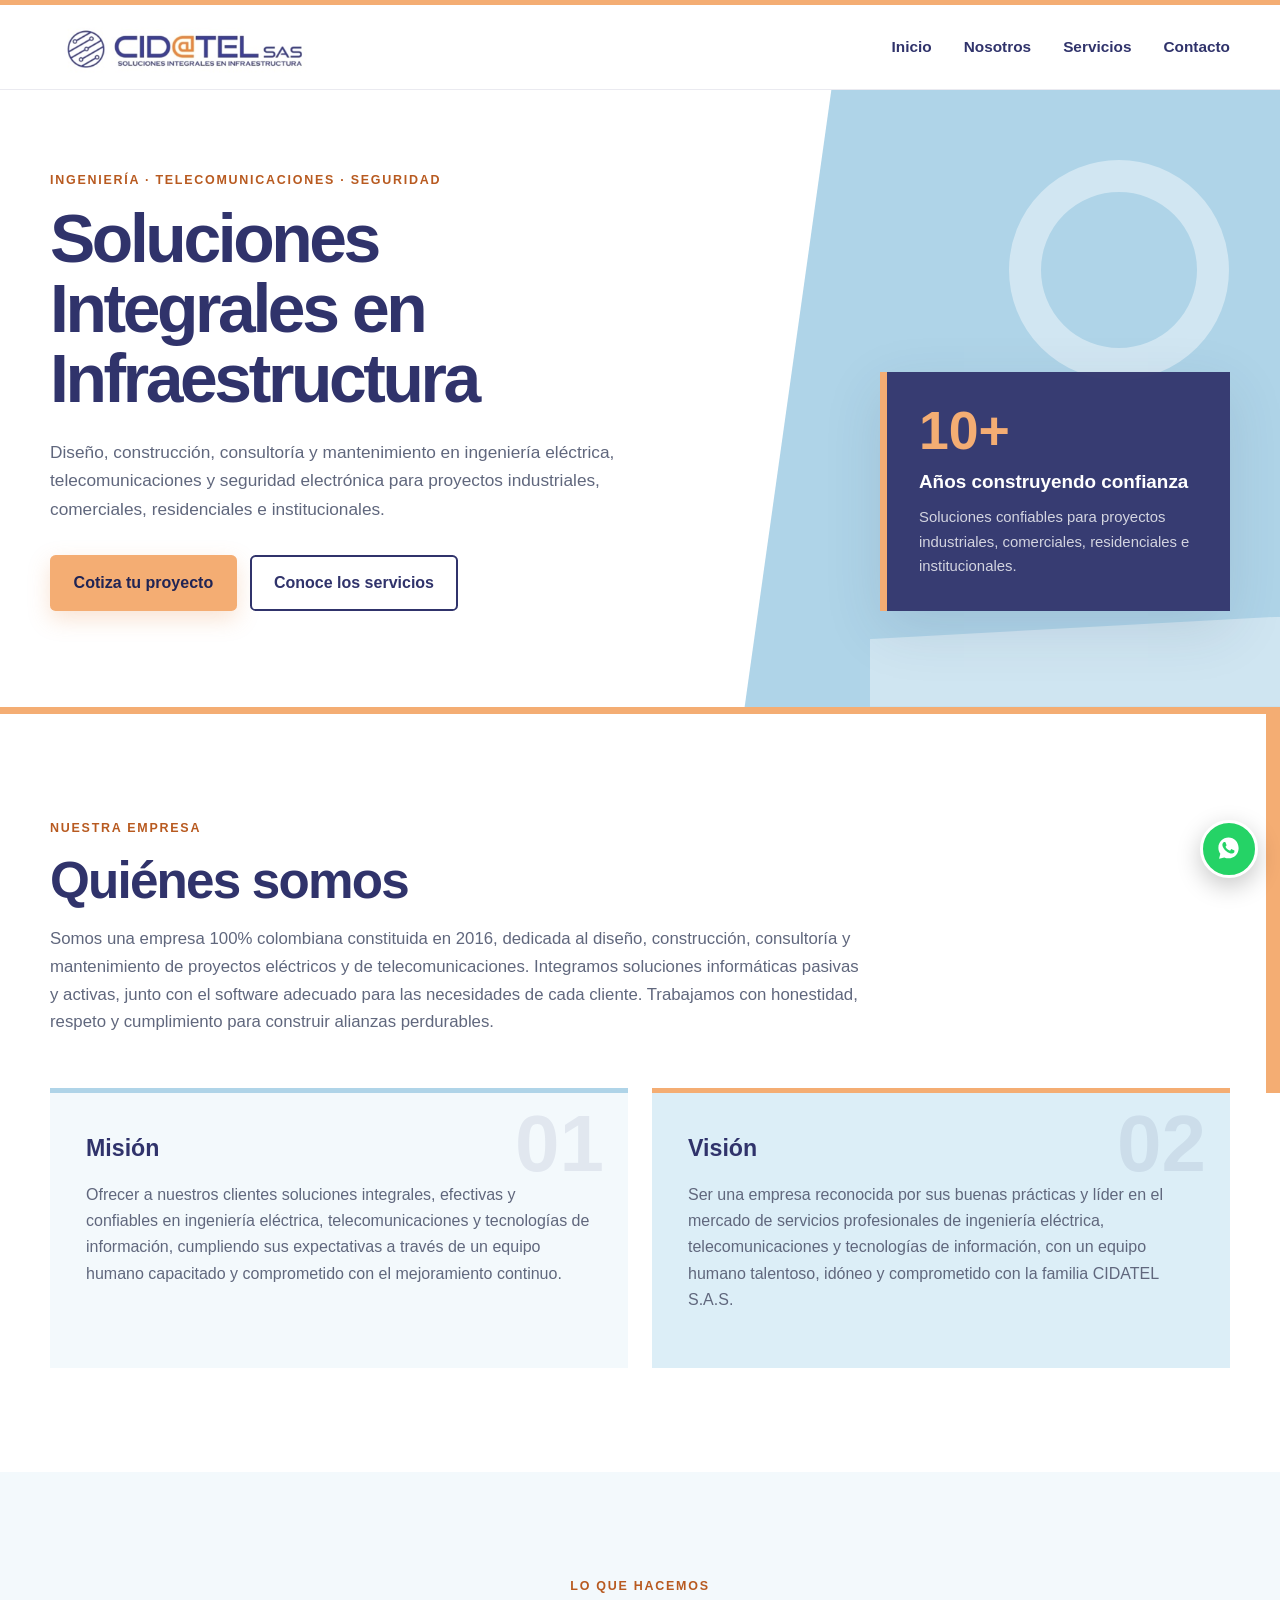
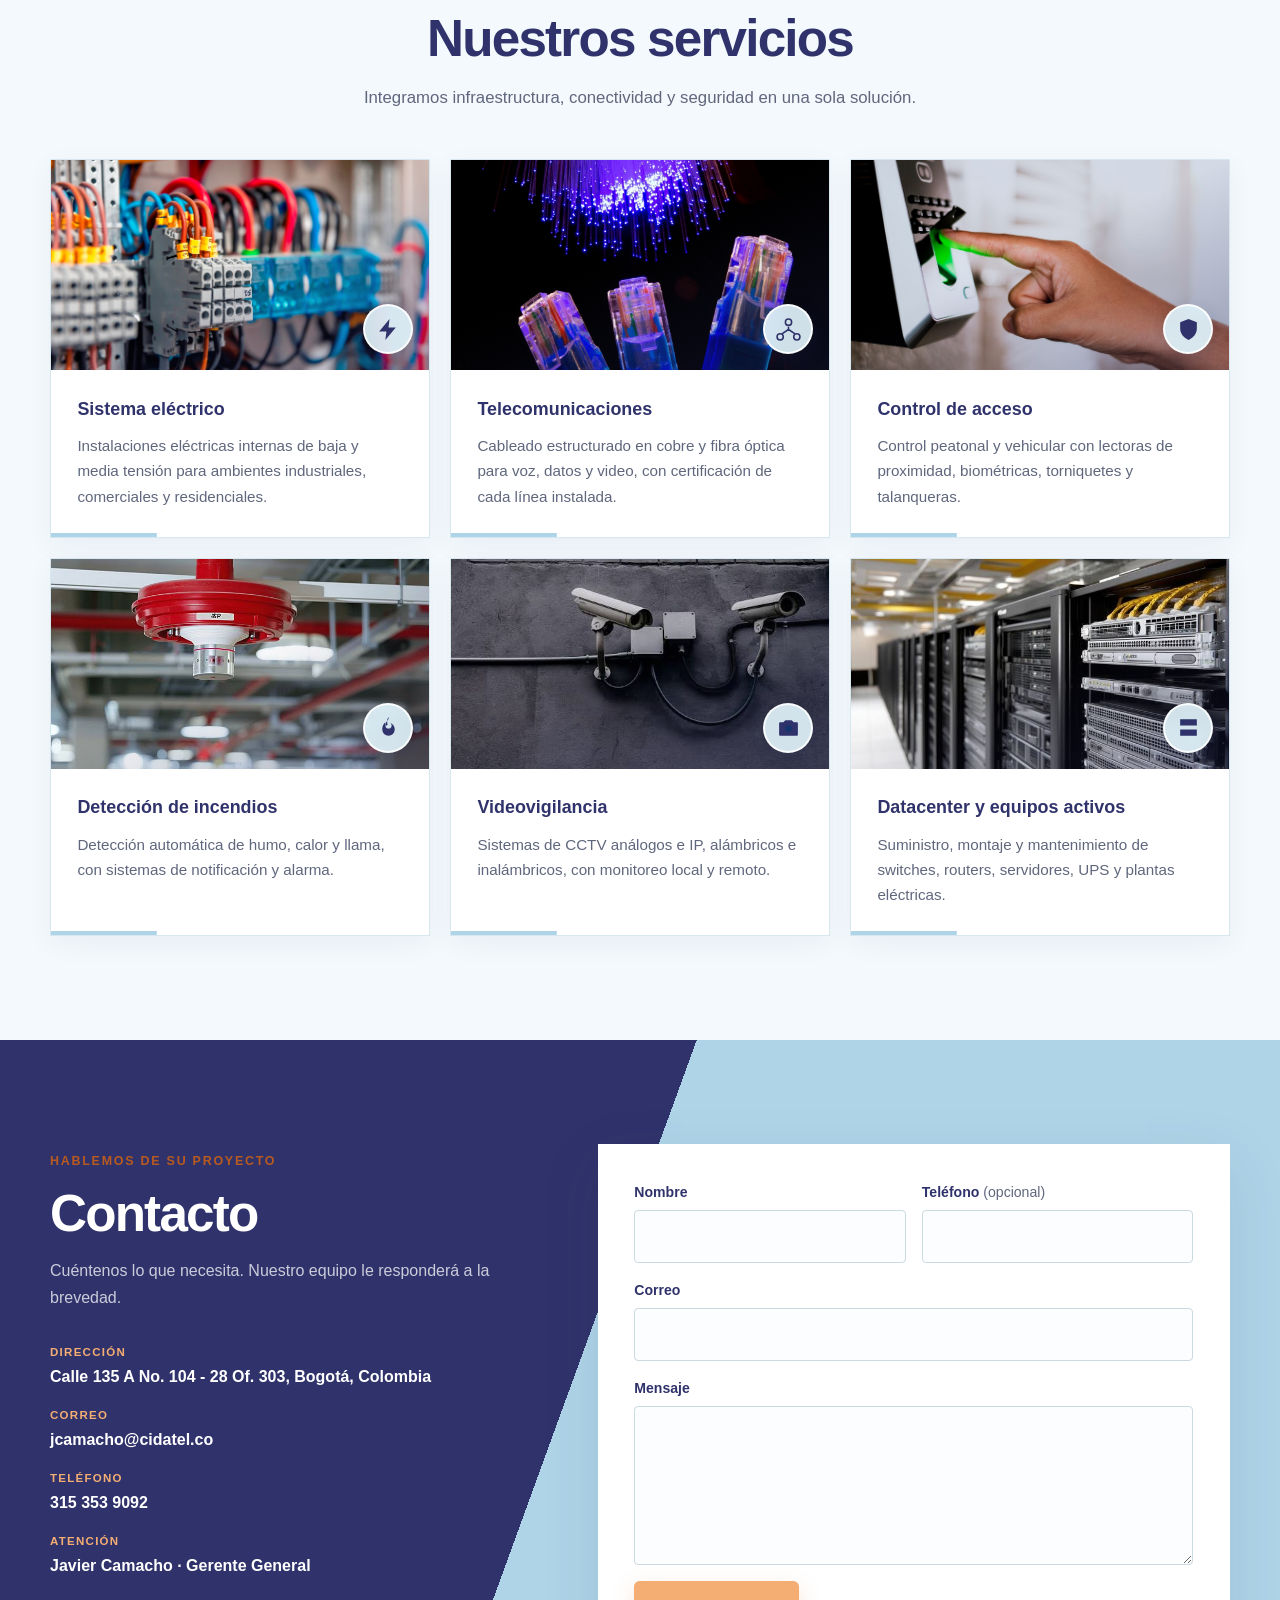
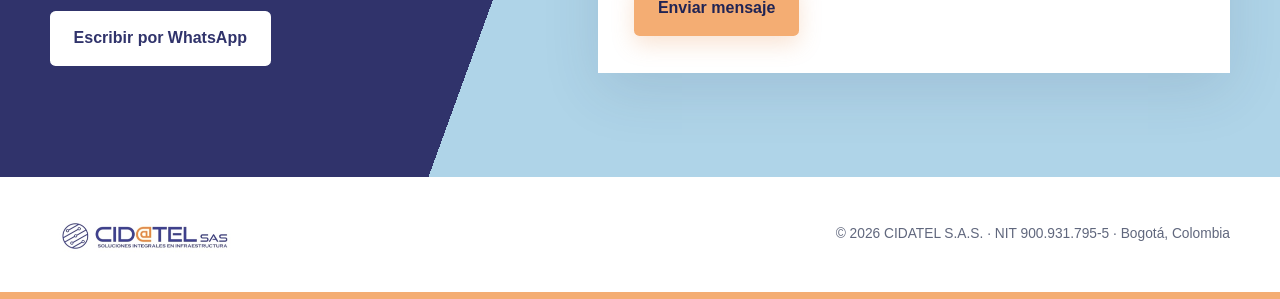
==== commit 712b97f0: "Make hero button labels editable from the CMS The CMS required cta_primary/cta_secondary but site.js" ====
--- a/index.html
+++ b/index.html
@@ -30,7 +30,7 @@
           <p class="eyebrow">Ingeniería · Telecomunicaciones · Seguridad</p>
           <h1 id="hero-title">Soluciones Integrales en Infraestructura</h1>
           <p class="subtitle" id="hero-subtitle"></p>
-          <div class="hero-actions"><a href="#" id="hero-whatsapp" class="btn btn-primary" target="_blank" rel="noopener">Cotiza tu proyecto</a><a href="#servicios" class="btn btn-secondary">Conoce los servicios</a></div>
+          <div class="hero-actions"><a href="#" id="hero-whatsapp" class="btn btn-primary" target="_blank" rel="noopener">Cotiza tu proyecto</a><a href="#servicios" id="hero-services" class="btn btn-secondary">Conoce los servicios</a></div>
         </div>
         <aside class="hero-panel" aria-label="Experiencia CIDATEL"><span class="hero-panel-number">10+</span><strong>Años construyendo confianza</strong><p>Soluciones confiables para proyectos industriales, comerciales, residenciales e institucionales.</p></aside>
       </div>
